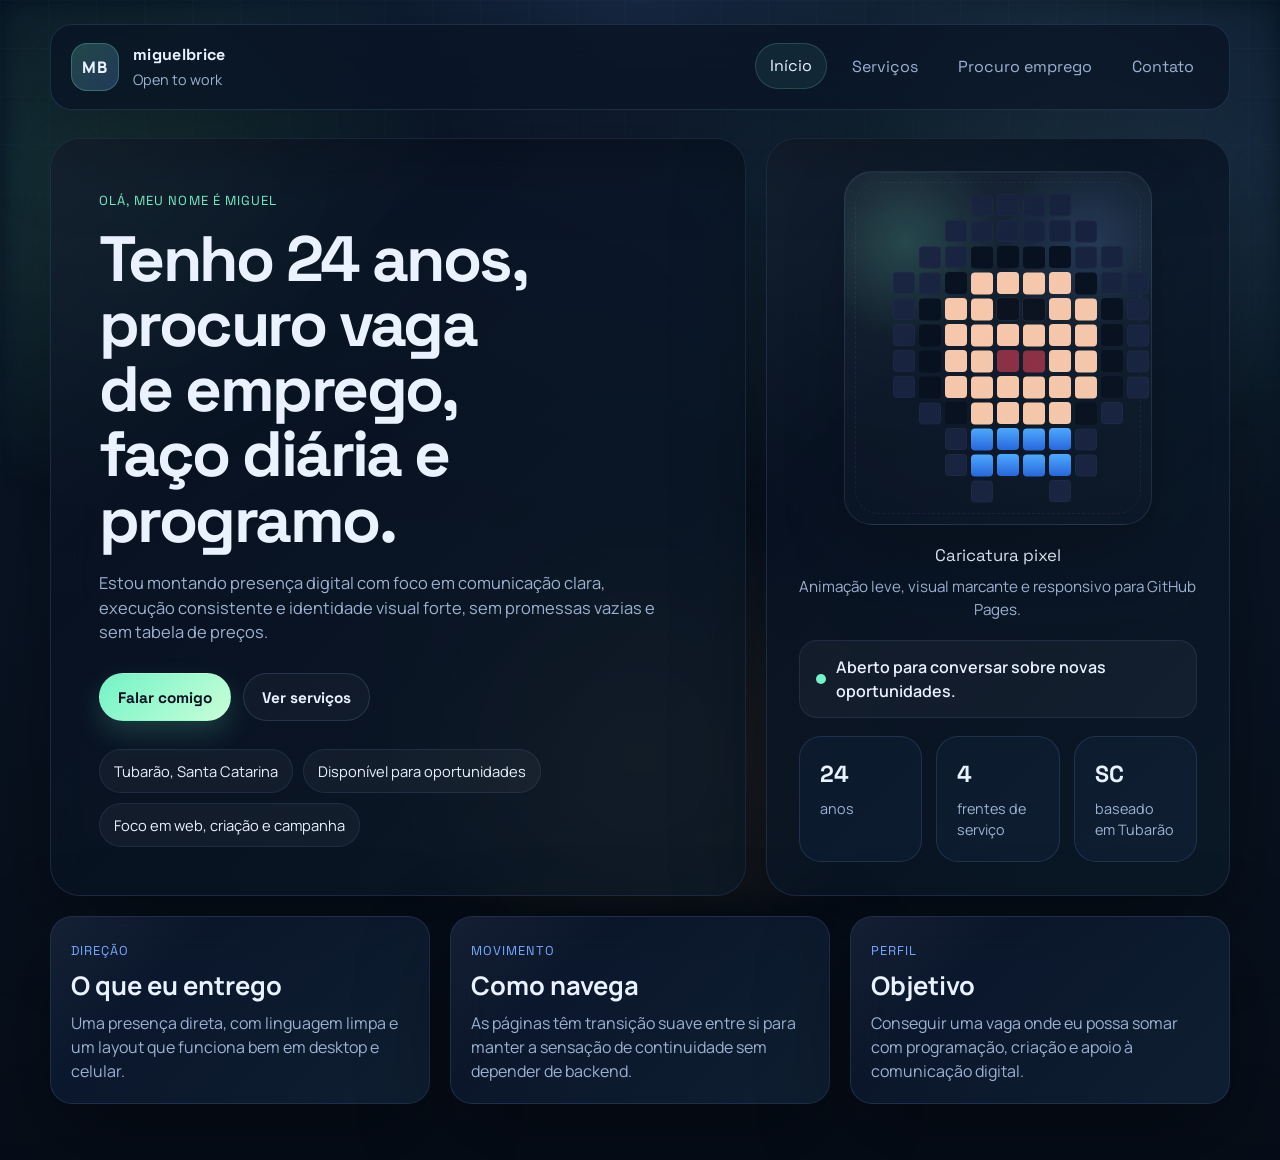
==== index.html @ 616e8245 "Create GitHub Pages landing" ====
<!DOCTYPE html>
<html lang="pt-BR">
<head>
    <meta charset="UTF-8">
    <meta name="viewport" content="width=device-width, initial-scale=1.0">
    <meta name="theme-color" content="#08101f">
    <meta name="description" content="miguelbrice, 24 anos, procurando vaga de emprego, com atuação em audiovisual, full stack, design gráfico e tráfego AD.">
    <title>miguelbrice | Início</title>
    <link rel="preconnect" href="https://fonts.googleapis.com">
    <link rel="preconnect" href="https://fonts.gstatic.com" crossorigin>
    <link href="https://fonts.googleapis.com/css2?family=Space+Grotesk:wght@400;500;700&family=Manrope:wght@400;500;700;800&display=swap" rel="stylesheet">
    <link rel="stylesheet" href="style.css">
    <link rel="stylesheet" href="style-1.css">
</head>
<body data-page="inicio" data-title="miguelbrice | Início">
    <div class="page-transition" aria-hidden="true"></div>
    <div class="scene scene--aurora" aria-hidden="true"></div>
    <div class="scene scene--grid" aria-hidden="true"></div>
    <div class="scene scene--noise" aria-hidden="true"></div>

    <main class="page-shell">
        <header class="site-header glass-panel">
            <a class="brand" href="index.html" data-nav-link>
                <span class="brand-mark">MB</span>
                <span class="brand-copy">
                    <strong>miguelbrice</strong>
                    <span>Open to work</span>
                </span>
            </a>

            <nav class="site-nav" aria-label="Navegação principal">
                <a href="index.html" data-nav-link>Início</a>
                <a href="eufacoorcamento.html" data-nav-link>Serviços</a>
                <a href="procuroemprego.html" data-nav-link>Procuro emprego</a>
                <a href="contato.html" data-nav-link>Contato</a>
            </nav>
        </header>

        <section class="hero-grid">
            <article class="hero-copy glass-panel">
                <span class="eyebrow">Olá, meu nome é Miguel</span>
                <h1>Tenho 24 anos, procuro vaga de emprego, faço diária e programo.</h1>
                <p class="hero-text">
                    Estou montando presença digital com foco em comunicação clara, execução consistente e identidade visual forte, sem promessas vazias e sem tabela de preços.
                </p>

                <div class="hero-actions">
                    <a class="button button--primary" href="contato.html" data-nav-link>Falar comigo</a>
                    <a class="button button--ghost" href="eufacoorcamento.html" data-nav-link>Ver serviços</a>
                </div>

                <ul class="meta-list" aria-label="Resumo rápido">
                    <li>Tubarão, Santa Catarina</li>
                    <li>Disponível para oportunidades</li>
                    <li>Foco em web, criação e campanha</li>
                </ul>
            </article>

            <aside class="hero-aside glass-panel">
                <div class="avatar-card">
                    <div class="pixel-avatar" data-pixel-avatar aria-hidden="true"></div>
                    <div>
                        <p class="avatar-label">Caricatura pixel</p>
                        <p class="avatar-note">Animação leve, visual marcante e responsivo para GitHub Pages.</p>
                    </div>
                </div>

                <div class="status-strip">
                    <span class="status-dot"></span>
                    Aberto para conversar sobre novas oportunidades.
                </div>

                <div class="stat-grid">
                    <article class="stat-card">
                        <strong>24</strong>
                        <span>anos</span>
                    </article>
                    <article class="stat-card">
                        <strong>4</strong>
                        <span>frentes de serviço</span>
                    </article>
                    <article class="stat-card">
                        <strong>SC</strong>
                        <span>baseado em Tubarão</span>
                    </article>
                </div>
            </aside>
        </section>

        <section class="info-grid">
            <article class="info-card glass-panel">
                <span class="card-kicker">Direção</span>
                <h2>O que eu entrego</h2>
                <p>Uma presença direta, com linguagem limpa e um layout que funciona bem em desktop e celular.</p>
            </article>

            <article class="info-card glass-panel">
                <span class="card-kicker">Movimento</span>
                <h2>Como navega</h2>
                <p>As páginas têm transição suave entre si para manter a sensação de continuidade sem depender de backend.</p>
            </article>

            <article class="info-card glass-panel">
                <span class="card-kicker">Perfil</span>
                <h2>Objetivo</h2>
                <p>Conseguir uma vaga onde eu possa somar com programação, criação e apoio à comunicação digital.</p>
            </article>
        </section>
    </main>

    <script src="router.js"></script>
    <script src="script.js"></script>
</body>
</html>
---- style.css ----
* {
    box-sizing: border-box;
}

html,
body {
    width: 100%;
    min-height: 100%;
    margin: 0;
}

:root {
    color-scheme: dark;
    --bg: #06111f;
    --bg-soft: #0a1830;
    --surface: rgba(9, 18, 34, 0.74);
    --surface-strong: rgba(13, 24, 46, 0.92);
    --stroke: rgba(154, 188, 255, 0.14);
    --stroke-strong: rgba(128, 199, 255, 0.25);
    --text: #eaf2ff;
    --muted: #9db1d1;
    --accent: #73f3c7;
    --accent-2: #71a7ff;
    --accent-3: #ffb86b;
    --danger: #ff6b8f;
    --shadow: 0 30px 90px rgba(0, 0, 0, 0.36);
    --radius-xl: 30px;
    --radius-lg: 22px;
    --radius-md: 16px;
    --ease: cubic-bezier(0.2, 0.8, 0.2, 1);
}

body {
    font-family: 'Manrope', sans-serif;
    background:
        radial-gradient(circle at top, rgba(113, 167, 255, 0.16), transparent 38%),
        radial-gradient(circle at 80% 20%, rgba(115, 243, 199, 0.12), transparent 28%),
        linear-gradient(180deg, #05101f 0%, #091423 50%, #060d18 100%);
    color: var(--text);
    overflow-x: hidden;
    position: relative;
    line-height: 1.5;
    text-rendering: optimizeLegibility;
    -webkit-font-smoothing: antialiased;
}

a {
    color: inherit;
    text-decoration: none;
}

button,
a {
    -webkit-tap-highlight-color: transparent;
}

::selection {
    background: rgba(115, 243, 199, 0.22);
    color: var(--text);
}

.page-transition {
    position: fixed;
    inset: 0;
    pointer-events: none;
    opacity: 0;
    background: linear-gradient(135deg, rgba(6, 17, 31, 0.96), rgba(11, 27, 51, 0.96));
    transform: scale(1.02);
    transition: opacity 240ms var(--ease), transform 240ms var(--ease);
    z-index: 9;
}

body.is-leaving .page-transition {
    opacity: 1;
    transform: scale(1);
}

.scene {
    position: fixed;
    inset: 0;
    pointer-events: none;
    z-index: -1;
}

.scene--aurora {
    background:
        radial-gradient(circle at 10% 20%, rgba(115, 243, 199, 0.18), transparent 24%),
        radial-gradient(circle at 90% 15%, rgba(113, 167, 255, 0.18), transparent 22%),
        radial-gradient(circle at 50% 85%, rgba(255, 184, 107, 0.12), transparent 28%);
    filter: blur(12px);
    animation: drift 18s ease-in-out infinite alternate;
}

.scene--grid {
    background-image:
        linear-gradient(rgba(154, 188, 255, 0.05) 1px, transparent 1px),
        linear-gradient(90deg, rgba(154, 188, 255, 0.05) 1px, transparent 1px);
    background-size: 48px 48px;
    mask-image: linear-gradient(180deg, rgba(0, 0, 0, 0.95), transparent 92%);
    opacity: 0.55;
}

.scene--noise {
    background-image: radial-gradient(rgba(255, 255, 255, 0.06) 1px, transparent 1px);
    background-size: 3px 3px;
    opacity: 0.09;
}

.page-shell {
    width: min(1180px, calc(100% - 32px));
    margin: 0 auto;
    padding: 24px 0 56px;
}

.glass-panel {
    background: var(--surface);
    border: 1px solid var(--stroke);
    box-shadow: var(--shadow);
    backdrop-filter: blur(20px);
}

.site-header {
    position: sticky;
    top: 16px;
    z-index: 5;
    display: flex;
    align-items: center;
    justify-content: space-between;
    gap: 18px;
    padding: 18px 20px;
    border-radius: 22px;
    margin-bottom: 28px;
}

.brand {
    display: inline-flex;
    align-items: center;
    gap: 14px;
}

.brand-mark {
    width: 48px;
    height: 48px;
    display: grid;
    place-items: center;
    border-radius: 16px;
    background: linear-gradient(135deg, rgba(115, 243, 199, 0.22), rgba(113, 167, 255, 0.24));
    border: 1px solid rgba(115, 243, 199, 0.26);
    color: var(--text);
    font-weight: 800;
    letter-spacing: 0.08em;
}

.brand-copy {
    display: flex;
    flex-direction: column;
    gap: 2px;
}

.brand-copy strong,
.site-nav a,
.eyebrow,
.card-kicker,
.avatar-label,
.button,
.stat-card strong,
.service-card h3,
.section-title {
    font-family: 'Space Grotesk', sans-serif;
}

.brand-copy strong {
    font-size: 1rem;
    letter-spacing: 0.02em;
}

.brand-copy span {
    font-size: 0.9rem;
    color: var(--muted);
}

.site-nav {
    display: flex;
    flex-wrap: wrap;
    gap: 10px;
    justify-content: flex-end;
}

.site-nav a {
    padding: 10px 14px;
    border-radius: 999px;
    color: var(--muted);
    border: 1px solid transparent;
    transition: transform 180ms var(--ease), border-color 180ms var(--ease), background 180ms var(--ease), color 180ms var(--ease);
}

.site-nav a:hover,
.site-nav a[aria-current='page'] {
    color: var(--text);
    background: rgba(115, 243, 199, 0.08);
    border-color: rgba(115, 243, 199, 0.18);
    transform: translateY(-1px);
}

.hero-grid,
.info-grid,
.split-grid {
    display: grid;
    gap: 20px;
}

.hero-grid {
    grid-template-columns: minmax(0, 1.35fr) minmax(320px, 0.9fr);
    align-items: stretch;
}

.hero-copy,
.hero-aside,
.info-card,
.service-card,
.contact-card,
.employment-card {
    border-radius: var(--radius-xl);
}

.hero-copy,
.hero-aside,
.info-card,
.service-card,
.contact-card,
.employment-card {
    position: relative;
    overflow: hidden;
}

.hero-copy {
    padding: clamp(28px, 4vw, 48px);
    min-height: 100%;
}

.hero-copy::after,
.hero-aside::after,
.info-card::after,
.service-card::after,
.contact-card::after,
.employment-card::after {
    content: '';
    position: absolute;
    inset: 0;
    background: linear-gradient(135deg, rgba(255, 255, 255, 0.04), transparent 30%, rgba(115, 243, 199, 0.03));
    pointer-events: none;
}

.eyebrow {
    display: inline-flex;
    align-items: center;
    width: fit-content;
    gap: 8px;
    margin-bottom: 16px;
    color: var(--accent);
    letter-spacing: 0.08em;
    text-transform: uppercase;
    font-size: 0.82rem;
}

.hero-copy h1,
.section-title,
.info-card h2,
.employment-card h2,
.contact-card h2,
.service-card h3 {
    margin: 0;
    line-height: 1.02;
}

.hero-copy h1 {
    font-family: 'Space Grotesk', sans-serif;
    font-size: clamp(2.45rem, 5vw, 5.1rem);
    max-width: 11ch;
    letter-spacing: -0.04em;
}

.hero-text,
.info-card p,
.service-card p,
.contact-card p,
.employment-card p,
.avatar-note {
    color: var(--muted);
}

.hero-text {
    max-width: 58ch;
    margin: 18px 0 0;
    font-size: 1.03rem;
}

.hero-actions {
    display: flex;
    flex-wrap: wrap;
    gap: 12px;
    margin-top: 28px;
}

.button {
    display: inline-flex;
    align-items: center;
    justify-content: center;
    min-height: 48px;
    padding: 0 18px;
    border-radius: 999px;
    border: 1px solid transparent;
    font-size: 0.96rem;
    font-weight: 700;
    transition: transform 180ms var(--ease), border-color 180ms var(--ease), background 180ms var(--ease), color 180ms var(--ease);
}

.button:hover {
    transform: translateY(-2px);
}

.button--primary {
    color: #06111f;
    background: linear-gradient(135deg, var(--accent), #c9ffd7);
    box-shadow: 0 12px 28px rgba(115, 243, 199, 0.18);
}

.button--ghost {
    color: var(--text);
    background: rgba(255, 255, 255, 0.03);
    border-color: rgba(154, 188, 255, 0.16);
}

.meta-list {
    display: flex;
    flex-wrap: wrap;
    gap: 10px;
    list-style: none;
    padding: 0;
    margin: 28px 0 0;
}

.meta-list li,
.chip,
.status-strip {
    background: rgba(255, 255, 255, 0.04);
    border: 1px solid rgba(154, 188, 255, 0.1);
}

.meta-list li,
.chip {
    padding: 10px 14px;
    border-radius: 999px;
    color: var(--text);
    font-size: 0.92rem;
}

.hero-aside {
    display: grid;
    gap: 18px;
    align-content: start;
    padding: clamp(22px, 3vw, 32px);
}

.avatar-card {
    display: grid;
    gap: 18px;
    justify-items: center;
    text-align: center;
}

.avatar-label {
    margin: 0;
    font-size: 1.05rem;
}

.avatar-note {
    margin: 8px 0 0;
    font-size: 0.95rem;
}

.status-strip {
    display: flex;
    align-items: center;
    gap: 10px;
    border-radius: 18px;
    padding: 14px 16px;
    font-weight: 600;
    color: var(--text);
}

.status-dot {
    width: 10px;
    height: 10px;
    flex: 0 0 auto;
    border-radius: 50%;
    background: var(--accent);
    box-shadow: 0 0 0 0 rgba(115, 243, 199, 0.38);
    animation: pulse 2.2s var(--ease) infinite;
}

.stat-grid,
.feature-grid,
.service-grid,
.contact-grid {
    display: grid;
    gap: 14px;
}

.stat-grid {
    grid-template-columns: repeat(3, minmax(0, 1fr));
}

.stat-card,
.info-card,
.service-card,
.contact-card,
.employment-card {
    padding: 20px;
    background: var(--surface-strong);
    border: 1px solid var(--stroke);
    border-radius: var(--radius-lg);
}

.stat-card {
    display: grid;
    gap: 6px;
    align-content: start;
}

.stat-card strong {
    font-size: 1.45rem;
    color: var(--text);
}

.stat-card span {
    color: var(--muted);
    font-size: 0.9rem;
}

.info-grid {
    grid-template-columns: repeat(3, minmax(0, 1fr));
    margin-top: 20px;
}

.info-card h2,
.employment-card h2,
.contact-card h2 {
    font-size: clamp(1.35rem, 2vw, 1.85rem);
}

.card-kicker {
    display: inline-flex;
    margin-bottom: 12px;
    color: var(--accent-2);
    text-transform: uppercase;
    letter-spacing: 0.08em;
    font-size: 0.8rem;
}

.info-card p,
.service-card p,
.contact-card p,
.employment-card p {
    margin: 12px 0 0;
}

.section-heading {
    display: flex;
    flex-direction: column;
    gap: 10px;
    margin-bottom: 18px;
}

.section-heading p {
    margin: 0;
    color: var(--muted);
    max-width: 70ch;
}

.section-title {
    font-size: clamp(2rem, 3vw, 3.2rem);
    letter-spacing: -0.04em;
}

.chip-row {
    display: flex;
    flex-wrap: wrap;
    gap: 10px;
}

.service-grid {
    grid-template-columns: repeat(2, minmax(0, 1fr));
}

.service-card,
.employment-card,
.contact-card {
    display: grid;
    gap: 14px;
}

.service-card h3 {
    font-size: 1.3rem;
}

.service-card p,
.employment-card p,
.contact-card p {
    font-size: 0.98rem;
}

.service-card .service-index,
.contact-card .contact-label {
    color: var(--accent);
    letter-spacing: 0.1em;
    text-transform: uppercase;
    font-size: 0.78rem;
}

.contact-grid {
    grid-template-columns: minmax(0, 1.1fr) minmax(0, 0.9fr);
}

.contact-list {
    display: grid;
    gap: 10px;
    list-style: none;
    padding: 0;
    margin: 0;
}

.contact-list li {
    display: flex;
    align-items: center;
    justify-content: space-between;
    gap: 12px;
    padding: 14px 16px;
    border-radius: 16px;
    background: rgba(255, 255, 255, 0.035);
    border: 1px solid rgba(154, 188, 255, 0.1);
}

.contact-list a,
.contact-list button {
    color: var(--text);
    font-weight: 700;
}

.contact-list span {
    color: var(--muted);
}

.copy-button {
    display: inline-flex;
    align-items: center;
    justify-content: center;
    gap: 8px;
    width: fit-content;
    padding: 12px 16px;
    border-radius: 999px;
    border: 1px solid rgba(115, 243, 199, 0.25);
    background: rgba(115, 243, 199, 0.1);
    color: var(--text);
    font-weight: 700;
    cursor: pointer;
}

.copy-button:hover {
    background: rgba(115, 243, 199, 0.14);
}

body.is-entered .glass-panel,
body.is-entered .hero-copy,
body.is-entered .hero-aside,
body.is-entered .info-card,
body.is-entered .service-card,
body.is-entered .contact-card,
body.is-entered .employment-card {
    animation: rise 700ms var(--ease) both;
}

@keyframes rise {
    from {
        opacity: 0;
        transform: translateY(14px);
    }
    to {
        opacity: 1;
        transform: translateY(0);
    }
}

@keyframes pulse {
    0%,
    100% {
        transform: scale(1);
        box-shadow: 0 0 0 0 rgba(115, 243, 199, 0.38);
    }
    50% {
        transform: scale(1.08);
        box-shadow: 0 0 0 8px rgba(115, 243, 199, 0);
    }
}

@keyframes drift {
    from {
        transform: translate3d(-1.5%, -0.8%, 0) scale(1.02);
    }
    to {
        transform: translate3d(1.5%, 1%, 0) scale(1.05);
    }
}

.toast {
    position: fixed;
    right: 18px;
    bottom: 18px;
    z-index: 20;
    max-width: min(320px, calc(100vw - 36px));
    padding: 14px 16px;
    border-radius: 16px;
    background: rgba(10, 19, 35, 0.95);
    border: 1px solid rgba(154, 188, 255, 0.16);
    color: var(--text);
    box-shadow: var(--shadow);
    opacity: 0;
    transform: translateY(14px);
    transition: opacity 180ms var(--ease), transform 180ms var(--ease);
}

.toast--visible {
    opacity: 1;
    transform: translateY(0);
}

.toast--error {
    border-color: rgba(255, 107, 143, 0.32);
}

@media (max-width: 980px) {
    .hero-grid,
    .contact-grid,
    .info-grid,
    .service-grid {
        grid-template-columns: 1fr;
    }

    .site-header {
        align-items: flex-start;
        flex-direction: column;
    }

    .site-nav {
        justify-content: flex-start;
    }
}

@media (max-width: 720px) {
    .page-shell {
        width: min(100% - 20px, 1180px);
        padding-top: 10px;
    }

    .site-header,
    .hero-copy,
    .hero-aside,
    .info-card,
    .service-card,
    .contact-card,
    .employment-card {
        border-radius: 20px;
    }

    .site-header {
        position: relative;
        top: 0;
    }

    .hero-copy h1 {
        max-width: 13ch;
    }

    .stat-grid {
        grid-template-columns: 1fr;
    }

    .contact-list li {
        flex-direction: column;
        align-items: flex-start;
    }
}
---- style-1.css ----
.hero-aside,
.service-card,
.employment-card,
.contact-card {
    transform-origin: center;
    transition: transform 220ms cubic-bezier(0.2, 0.8, 0.2, 1), border-color 220ms cubic-bezier(0.2, 0.8, 0.2, 1), background 220ms cubic-bezier(0.2, 0.8, 0.2, 1);
}

.hero-aside:hover,
.service-card:hover,
.employment-card:hover,
.contact-card:hover {
    transform: translateY(-4px);
    border-color: rgba(115, 243, 199, 0.24);
    background: rgba(12, 22, 41, 0.94);
}

.pixel-avatar {
    --pixel-size: clamp(16px, 1.9vw, 22px);
    display: grid;
    gap: 4px;
    width: calc((var(--pixel-size) * 12) + 44px);
    padding: 22px;
    border-radius: 28px;
    background:
        radial-gradient(circle at 20% 20%, rgba(115, 243, 199, 0.18), transparent 26%),
        radial-gradient(circle at 80% 20%, rgba(113, 167, 255, 0.18), transparent 24%),
        linear-gradient(180deg, rgba(255, 255, 255, 0.04), rgba(255, 255, 255, 0.01));
    border: 1px solid rgba(154, 188, 255, 0.12);
    box-shadow: inset 0 1px 0 rgba(255, 255, 255, 0.03), 0 22px 60px rgba(0, 0, 0, 0.22);
    animation: bob 4.2s ease-in-out infinite;
    position: relative;
}

.pixel-avatar::before {
    content: '';
    position: absolute;
    inset: 10px;
    border-radius: 24px;
    border: 1px dashed rgba(154, 188, 255, 0.12);
    opacity: 0.6;
}

.pixel-avatar[data-blink='true'] .pixel-cell--blink {
    filter: brightness(0.65) saturate(0.85);
    transform: translateY(1px);
}

.pixel-cell {
    width: var(--pixel-size);
    height: var(--pixel-size);
    border-radius: 4px;
    transition: transform 140ms ease, filter 140ms ease, opacity 140ms ease;
}

.pixel-cell:nth-child(odd) {
    transform: translateY(0.5px);
}

.tone-empty {
    background: transparent;
}

.tone-hair {
    background: #18233f;
    box-shadow: inset 0 0 0 1px rgba(255, 255, 255, 0.02);
}

.tone-outline {
    background: #08111f;
}

.tone-skin {
    background: #f6c7aa;
}

.tone-shirt {
    background: linear-gradient(180deg, #4da9ff, #2666da);
}

.tone-eye {
    background: #0b1220;
    box-shadow: 0 0 0 1px rgba(255, 255, 255, 0.05);
}

.tone-mouth {
    background: #8c3045;
}

.hero-grid .hero-aside {
    align-self: stretch;
}

.service-card:nth-child(1) { --accent-shade: rgba(115, 243, 199, 0.12); }
.service-card:nth-child(2) { --accent-shade: rgba(113, 167, 255, 0.12); }
.service-card:nth-child(3) { --accent-shade: rgba(255, 184, 107, 0.12); }
.service-card:nth-child(4) { --accent-shade: rgba(255, 107, 143, 0.12); }

.service-card {
    background:
        radial-gradient(circle at top right, var(--accent-shade), transparent 34%),
        rgba(13, 24, 46, 0.9);
}

.employment-card {
    background:
        linear-gradient(135deg, rgba(115, 243, 199, 0.08), transparent 35%),
        rgba(13, 24, 46, 0.9);
}

.contact-card--highlight {
    background:
        linear-gradient(135deg, rgba(113, 167, 255, 0.12), transparent 32%),
        rgba(13, 24, 46, 0.9);
}

.service-card ul,
.employment-card ul {
    margin: 0;
    padding-left: 18px;
    color: var(--muted);
}

.service-card li,
.employment-card li {
    margin-top: 8px;
}

.fine-print {
    margin-top: 6px;
    color: rgba(157, 177, 209, 0.78);
    font-size: 0.88rem;
}

.contact-pills {
    display: flex;
    flex-wrap: wrap;
    gap: 10px;
}

.contact-pill {
    display: inline-flex;
    align-items: center;
    gap: 8px;
    padding: 10px 14px;
    border-radius: 999px;
    background: rgba(255, 255, 255, 0.04);
    border: 1px solid rgba(154, 188, 255, 0.1);
    color: var(--text);
    font-weight: 600;
}

@keyframes bob {
    0%,
    100% { transform: translateY(0); }
    50% { transform: translateY(-8px); }
}

@media (max-width: 720px) {
    .pixel-avatar {
        width: 100%;
        justify-self: center;
    }
}
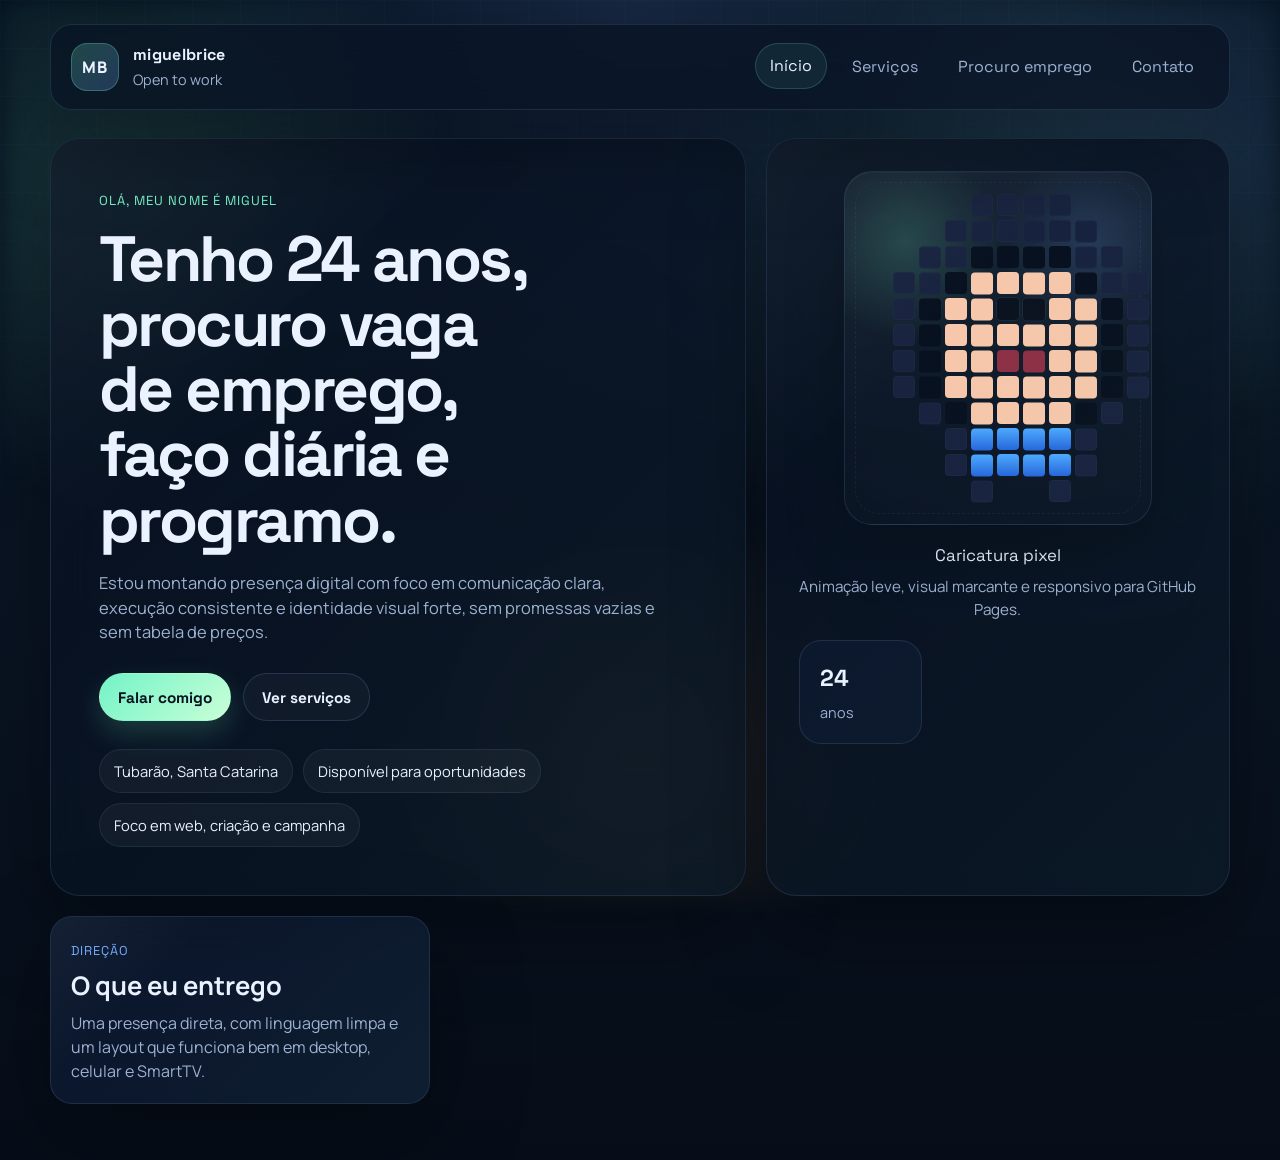
==== commit 5e60034d: "Update index.html by removing sections and updating text Removed status strip and several info cards" ====
--- a/index.html
+++ b/index.html
@@ -65,23 +65,10 @@
                     </div>
                 </div>
 
-                <div class="status-strip">
-                    <span class="status-dot"></span>
-                    Aberto para conversar sobre novas oportunidades.
-                </div>
-
                 <div class="stat-grid">
                     <article class="stat-card">
                         <strong>24</strong>
                         <span>anos</span>
-                    </article>
-                    <article class="stat-card">
-                        <strong>4</strong>
-                        <span>frentes de serviço</span>
-                    </article>
-                    <article class="stat-card">
-                        <strong>SC</strong>
-                        <span>baseado em Tubarão</span>
                     </article>
                 </div>
             </aside>
@@ -91,20 +78,9 @@
             <article class="info-card glass-panel">
                 <span class="card-kicker">Direção</span>
                 <h2>O que eu entrego</h2>
-                <p>Uma presença direta, com linguagem limpa e um layout que funciona bem em desktop e celular.</p>
+                <p>Uma presença direta, com linguagem limpa e um layout que funciona bem em desktop, celular e SmartTV.</p>
             </article>
 
-            <article class="info-card glass-panel">
-                <span class="card-kicker">Movimento</span>
-                <h2>Como navega</h2>
-                <p>As páginas têm transição suave entre si para manter a sensação de continuidade sem depender de backend.</p>
-            </article>
-
-            <article class="info-card glass-panel">
-                <span class="card-kicker">Perfil</span>
-                <h2>Objetivo</h2>
-                <p>Conseguir uma vaga onde eu possa somar com programação, criação e apoio à comunicação digital.</p>
-            </article>
         </section>
     </main>
 
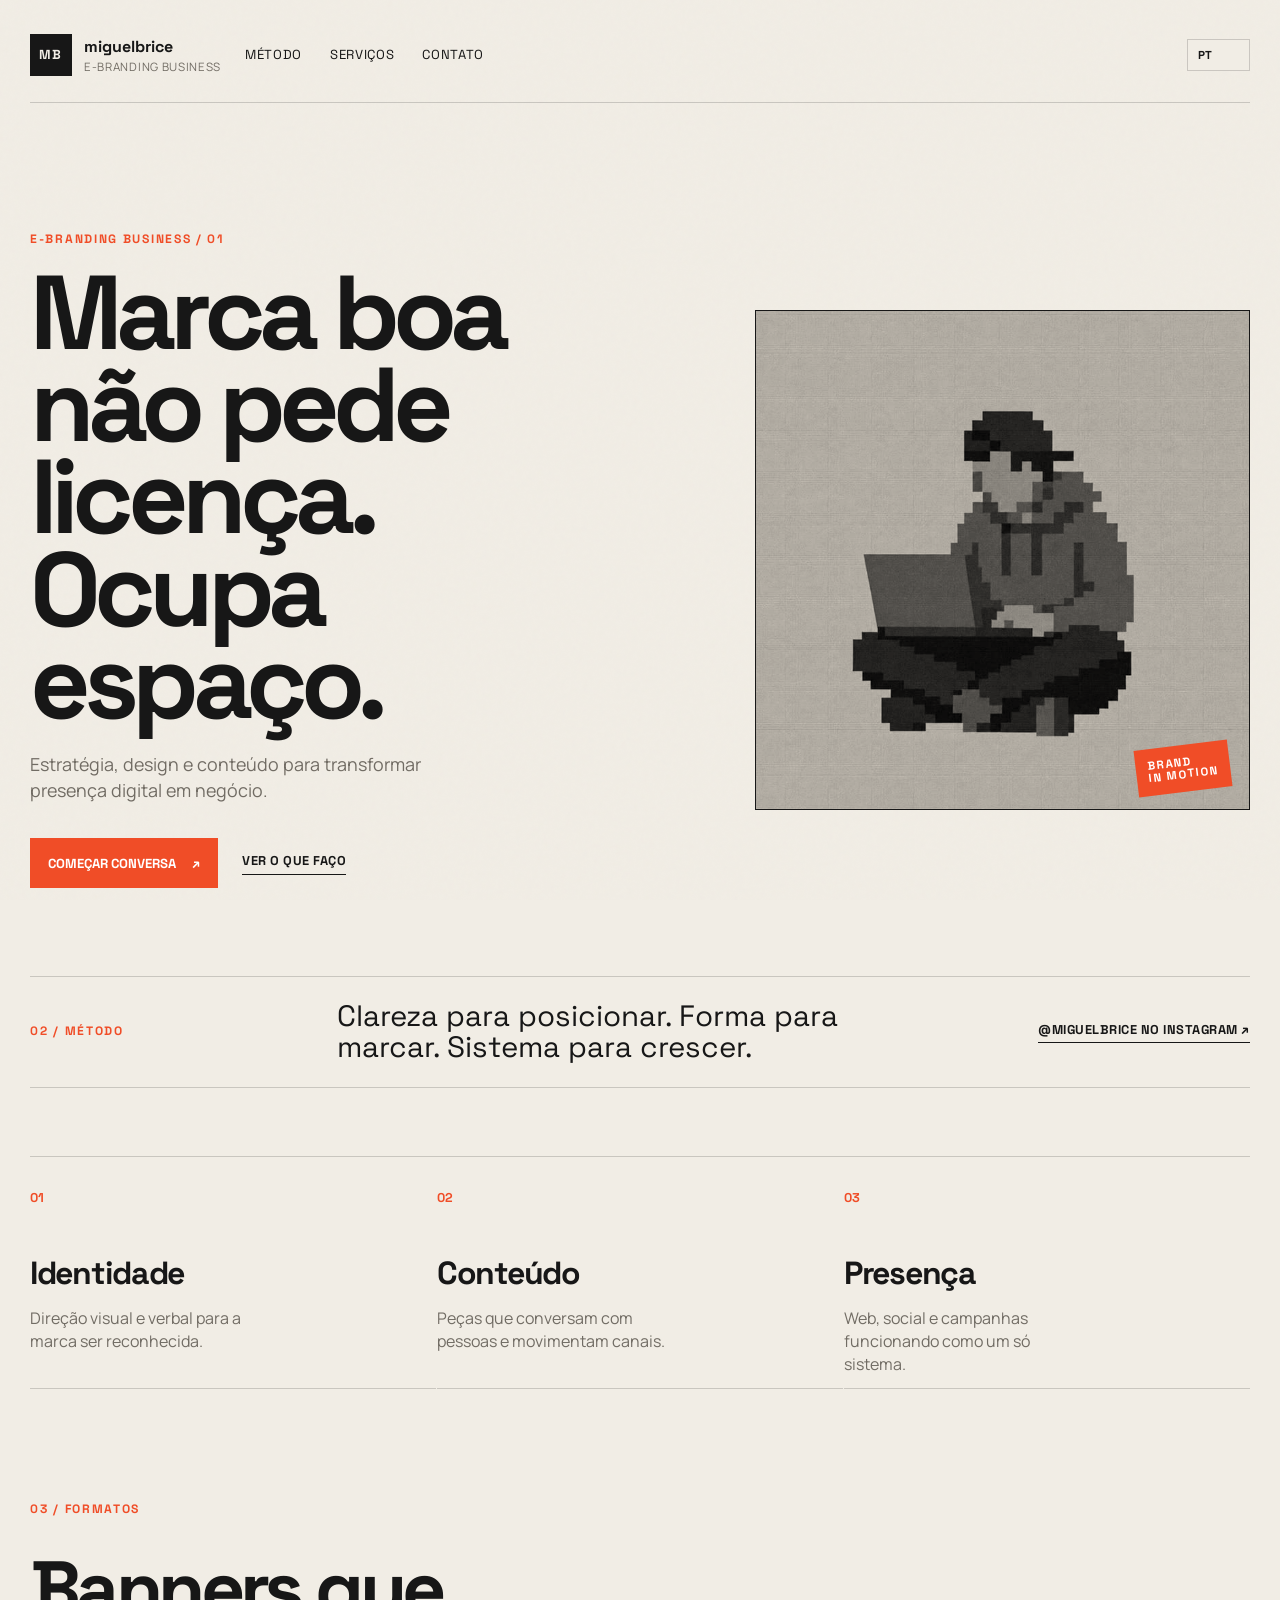
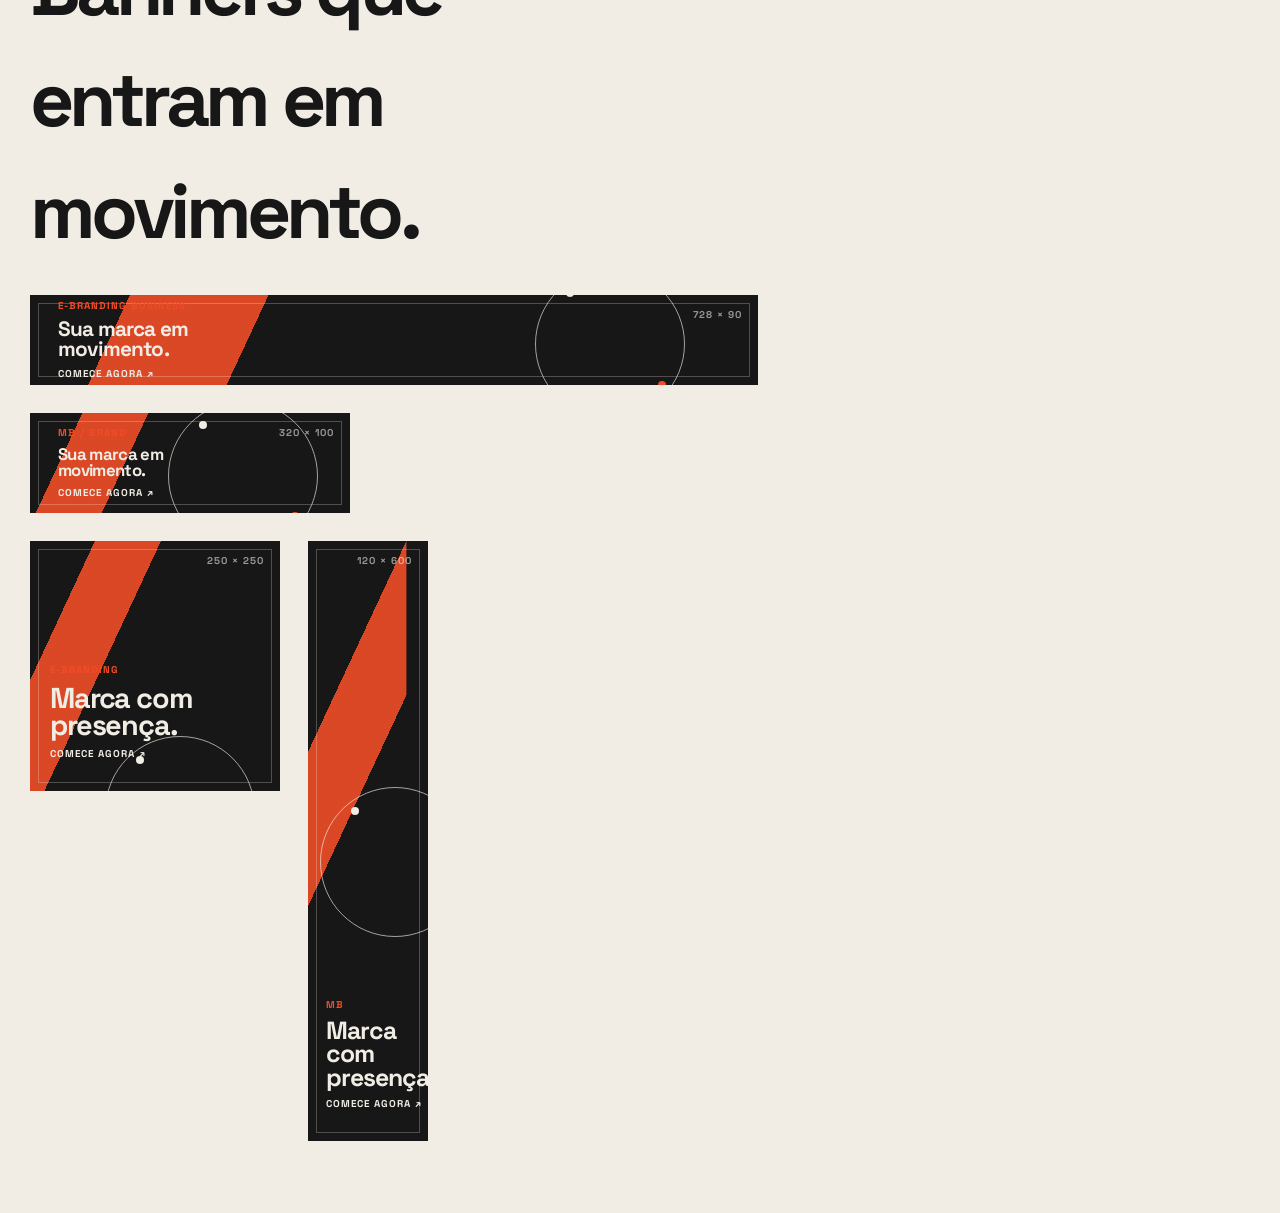
==== commit f2a723a3: "other perspective" ====
--- a/index.html
+++ b/index.html
@@ -3,84 +3,122 @@
 <head>
     <meta charset="UTF-8">
     <meta name="viewport" content="width=device-width, initial-scale=1.0">
-    <meta name="theme-color" content="#08101f">
-    <meta name="description" content="miguelbrice, 24 anos, procurando vaga de emprego, com atuação em audiovisual, full stack, design gráfico e tráfego AD.">
-    <title>miguelbrice | Início</title>
+    <meta name="theme-color" content="#f1ede5">
+    <meta name="description" content="E-Branding Business por miguelbrice: identidade, conteúdo e presença digital.">
+    <title>E-Branding Business | miguelbrice</title>
     <link rel="preconnect" href="https://fonts.googleapis.com">
     <link rel="preconnect" href="https://fonts.gstatic.com" crossorigin>
     <link href="https://fonts.googleapis.com/css2?family=Space+Grotesk:wght@400;500;700&family=Manrope:wght@400;500;700;800&display=swap" rel="stylesheet">
     <link rel="stylesheet" href="style.css">
     <link rel="stylesheet" href="style-1.css">
 </head>
-<body data-page="inicio" data-title="miguelbrice | Início">
+<body data-page="inicio" data-title="E-Branding Business | miguelbrice">
     <div class="page-transition" aria-hidden="true"></div>
-    <div class="scene scene--aurora" aria-hidden="true"></div>
-    <div class="scene scene--grid" aria-hidden="true"></div>
     <div class="scene scene--noise" aria-hidden="true"></div>
 
     <main class="page-shell">
-        <header class="site-header glass-panel">
+        <header class="site-header">
             <a class="brand" href="index.html" data-nav-link>
                 <span class="brand-mark">MB</span>
                 <span class="brand-copy">
                     <strong>miguelbrice</strong>
-                    <span>Open to work</span>
+                    <span>E-Branding Business</span>
                 </span>
             </a>
 
             <nav class="site-nav" aria-label="Navegação principal">
-                <a href="index.html" data-nav-link>Início</a>
+                <a href="#metodo">Método</a>
                 <a href="eufacoorcamento.html" data-nav-link>Serviços</a>
-                <a href="procuroemprego.html" data-nav-link>Procuro emprego</a>
                 <a href="contato.html" data-nav-link>Contato</a>
             </nav>
+
+            <label class="language-picker">
+                <span class="sr-only">Idioma</span>
+                <select data-language aria-label="Selecionar idioma">
+                    <option value="pt">PT</option>
+                    <option value="en">EN</option>
+                    <option value="es">ES</option>
+                    <option value="zh">中文</option>
+                    <option value="ru">RU</option>
+                    <option value="de">DE</option>
+                    <option value="fr">FR</option>
+                    <option value="it">IT</option>
+                    <option value="ar">عربي</option>
+                </select>
+            </label>
         </header>
 
-        <section class="hero-grid">
-            <article class="hero-copy glass-panel">
-                <span class="eyebrow">Olá, meu nome é Miguel</span>
-                <h1>Tenho 24 anos, procuro vaga de emprego, faço diária e programo.</h1>
-                <p class="hero-text">
-                    Estou montando presença digital com foco em comunicação clara, execução consistente e identidade visual forte, sem promessas vazias e sem tabela de preços.
-                </p>
+        <section class="hero-grid hero-grid--landing">
+            <article class="hero-copy">
+                <span class="eyebrow" data-i18n="eyebrow">E-Branding Business / 01</span>
+                <h1 data-i18n="heroTitle">Marca boa não pede licença. Ocupa espaço.</h1>
+                <p class="hero-text" data-i18n="heroText">Estratégia, design e conteúdo para transformar presença digital em negócio.</p>
 
                 <div class="hero-actions">
-                    <a class="button button--primary" href="contato.html" data-nav-link>Falar comigo</a>
-                    <a class="button button--ghost" href="eufacoorcamento.html" data-nav-link>Ver serviços</a>
+                    <a class="button button--primary" href="contato.html" data-nav-link><span data-i18n="start">Começar conversa</span> <span aria-hidden="true">↗</span></a>
+                    <a class="text-link" href="eufacoorcamento.html" data-nav-link data-i18n="servicesLink">Ver o que faço</a>
                 </div>
-
-                <ul class="meta-list" aria-label="Resumo rápido">
-                    <li>Tubarão, Santa Catarina</li>
-                    <li>Disponível para oportunidades</li>
-                    <li>Foco em web, criação e campanha</li>
-                </ul>
             </article>
 
-            <aside class="hero-aside glass-panel">
-                <div class="avatar-card">
-                    <div class="pixel-avatar" data-pixel-avatar aria-hidden="true"></div>
-                    <div>
-                        <p class="avatar-label">Caricatura pixel</p>
-                        <p class="avatar-note">Animação leve, visual marcante e responsivo para GitHub Pages.</p>
-                    </div>
-                </div>
-
-                <div class="stat-grid">
-                    <article class="stat-card">
-                        <strong>24</strong>
-                        <span>anos</span>
-                    </article>
-                </div>
+            <aside class="hero-visual" aria-label="Miguel trabalhando com um notebook">
+                <img src="Cross-legged with laptop.jpeg" alt="Ilustração pixel art de uma pessoa trabalhando com notebook">
+                <span class="visual-stamp">BRAND<br>IN MOTION</span>
             </aside>
         </section>
 
+        <section class="intro-strip" id="metodo">
+            <span class="section-number" data-i18n="methodLabel">02 / método</span>
+            <p data-i18n="methodText">Clareza para posicionar. Forma para marcar. Sistema para crescer.</p>
+            <a class="text-link" href="https://www.instagram.com/miguelbrice/" target="_blank" rel="noreferrer">@miguelbrice no Instagram ↗</a>
+        </section>
+
         <section class="info-grid">
-            <article class="info-card glass-panel">
-                <span class="card-kicker">Direção</span>
-                <h2>O que eu entrego</h2>
-                <p>Uma presença direta, com linguagem limpa e um layout que funciona bem em desktop, celular e SmartTV.</p>
+            <article class="info-card">
+                <span class="card-kicker">01</span>
+                <h2 data-i18n="identityTitle">Identidade</h2>
+                <p data-i18n="identityText">Direção visual e verbal para a marca ser reconhecida.</p>
             </article>
+            <article class="info-card">
+                <span class="card-kicker">02</span>
+                <h2 data-i18n="contentTitle">Conteúdo</h2>
+                <p data-i18n="contentText">Peças que conversam com pessoas e movimentam canais.</p>
+            </article>
+            <article class="info-card">
+                <span class="card-kicker">03</span>
+                <h2 data-i18n="presenceTitle">Presença</h2>
+                <p data-i18n="presenceText">Web, social e campanhas funcionando como um só sistema.</p>
+            </article>
+        </section>
 
+        <section class="banner-section" id="banners">
+            <div class="section-heading section-heading--compact">
+                <span class="section-number" data-i18n="bannerLabel">03 / formatos</span>
+                <h2 class="section-title" data-i18n="bannerTitle">Banners que entram em movimento.</h2>
+            </div>
+            <div class="banner-board">
+                <a class="ad-banner ad-banner--leaderboard" href="contato.html" data-nav-link aria-label="Banner 728 por 90">
+                    <span class="ad-orbit" aria-hidden="true"></span>
+                    <span class="ad-copy"><small>E-BRANDING BUSINESS</small><strong data-i18n="adHeadline">Sua marca em movimento.</strong><em data-i18n="adCta">Comece agora ↗</em></span>
+                    <span class="ad-size">728 × 90</span>
+                </a>
+                <a class="ad-banner ad-banner--mobile" href="contato.html" data-nav-link aria-label="Banner 320 por 100">
+                    <span class="ad-orbit" aria-hidden="true"></span>
+                    <span class="ad-copy"><small>MB / BRAND</small><strong data-i18n="adHeadline">Sua marca em movimento.</strong><em data-i18n="adCta">Comece agora ↗</em></span>
+                    <span class="ad-size">320 × 100</span>
+                </a>
+                <div class="banner-pair">
+                    <a class="ad-banner ad-banner--square" href="contato.html" data-nav-link aria-label="Banner 250 por 250">
+                        <span class="ad-orbit" aria-hidden="true"></span>
+                        <span class="ad-copy"><small>E-BRANDING</small><strong data-i18n="adShort">Marca com presença.</strong><em data-i18n="adCta">Comece agora ↗</em></span>
+                        <span class="ad-size">250 × 250</span>
+                    </a>
+                    <a class="ad-banner ad-banner--skyscraper" href="contato.html" data-nav-link aria-label="Banner 120 por 600">
+                        <span class="ad-orbit" aria-hidden="true"></span>
+                        <span class="ad-copy"><small>MB</small><strong data-i18n="adShort">Marca com presença.</strong><em data-i18n="adCta">Comece agora ↗</em></span>
+                        <span class="ad-size">120 × 600</span>
+                    </a>
+                </div>
+            </div>
         </section>
     </main>
 
--- a/style.css
+++ b/style.css
@@ -1,692 +1,108 @@
-* {
-    box-sizing: border-box;
+* { box-sizing: border-box; }
+
+:root {
+    color-scheme: light;
+    --ink: #171717;
+    --paper: #f1ede5;
+    --paper-deep: #e2dbcf;
+    --orange: #f04d27;
+    --blue: #4056c8;
+    --muted: #716c64;
+    --line: rgba(23, 23, 23, 0.18);
+    --ease: cubic-bezier(.2, .8, .2, 1);
 }
 
-html,
-body {
-    width: 100%;
-    min-height: 100%;
-    margin: 0;
-}
-
-:root {
-    color-scheme: dark;
-    --bg: #06111f;
-    --bg-soft: #0a1830;
-    --surface: rgba(9, 18, 34, 0.74);
-    --surface-strong: rgba(13, 24, 46, 0.92);
-    --stroke: rgba(154, 188, 255, 0.14);
-    --stroke-strong: rgba(128, 199, 255, 0.25);
-    --text: #eaf2ff;
-    --muted: #9db1d1;
-    --accent: #73f3c7;
-    --accent-2: #71a7ff;
-    --accent-3: #ffb86b;
-    --danger: #ff6b8f;
-    --shadow: 0 30px 90px rgba(0, 0, 0, 0.36);
-    --radius-xl: 30px;
-    --radius-lg: 22px;
-    --radius-md: 16px;
-    --ease: cubic-bezier(0.2, 0.8, 0.2, 1);
-}
-
-body {
-    font-family: 'Manrope', sans-serif;
-    background:
-        radial-gradient(circle at top, rgba(113, 167, 255, 0.16), transparent 38%),
-        radial-gradient(circle at 80% 20%, rgba(115, 243, 199, 0.12), transparent 28%),
-        linear-gradient(180deg, #05101f 0%, #091423 50%, #060d18 100%);
-    color: var(--text);
-    overflow-x: hidden;
-    position: relative;
-    line-height: 1.5;
-    text-rendering: optimizeLegibility;
-    -webkit-font-smoothing: antialiased;
-}
-
-a {
-    color: inherit;
-    text-decoration: none;
-}
-
-button,
-a {
-    -webkit-tap-highlight-color: transparent;
-}
-
-::selection {
-    background: rgba(115, 243, 199, 0.22);
-    color: var(--text);
-}
-
-.page-transition {
-    position: fixed;
-    inset: 0;
-    pointer-events: none;
-    opacity: 0;
-    background: linear-gradient(135deg, rgba(6, 17, 31, 0.96), rgba(11, 27, 51, 0.96));
-    transform: scale(1.02);
-    transition: opacity 240ms var(--ease), transform 240ms var(--ease);
-    z-index: 9;
-}
-
-body.is-leaving .page-transition {
-    opacity: 1;
-    transform: scale(1);
-}
-
-.scene {
-    position: fixed;
-    inset: 0;
-    pointer-events: none;
-    z-index: -1;
-}
-
-.scene--aurora {
-    background:
-        radial-gradient(circle at 10% 20%, rgba(115, 243, 199, 0.18), transparent 24%),
-        radial-gradient(circle at 90% 15%, rgba(113, 167, 255, 0.18), transparent 22%),
-        radial-gradient(circle at 50% 85%, rgba(255, 184, 107, 0.12), transparent 28%);
-    filter: blur(12px);
-    animation: drift 18s ease-in-out infinite alternate;
-}
-
-.scene--grid {
-    background-image:
-        linear-gradient(rgba(154, 188, 255, 0.05) 1px, transparent 1px),
-        linear-gradient(90deg, rgba(154, 188, 255, 0.05) 1px, transparent 1px);
-    background-size: 48px 48px;
-    mask-image: linear-gradient(180deg, rgba(0, 0, 0, 0.95), transparent 92%);
-    opacity: 0.55;
-}
-
-.scene--noise {
-    background-image: radial-gradient(rgba(255, 255, 255, 0.06) 1px, transparent 1px);
-    background-size: 3px 3px;
-    opacity: 0.09;
-}
-
-.page-shell {
-    width: min(1180px, calc(100% - 32px));
-    margin: 0 auto;
-    padding: 24px 0 56px;
-}
-
-.glass-panel {
-    background: var(--surface);
-    border: 1px solid var(--stroke);
-    box-shadow: var(--shadow);
-    backdrop-filter: blur(20px);
-}
-
-.site-header {
-    position: sticky;
-    top: 16px;
-    z-index: 5;
-    display: flex;
-    align-items: center;
-    justify-content: space-between;
-    gap: 18px;
-    padding: 18px 20px;
-    border-radius: 22px;
-    margin-bottom: 28px;
-}
-
-.brand {
-    display: inline-flex;
-    align-items: center;
-    gap: 14px;
-}
-
-.brand-mark {
-    width: 48px;
-    height: 48px;
-    display: grid;
-    place-items: center;
-    border-radius: 16px;
-    background: linear-gradient(135deg, rgba(115, 243, 199, 0.22), rgba(113, 167, 255, 0.24));
-    border: 1px solid rgba(115, 243, 199, 0.26);
-    color: var(--text);
-    font-weight: 800;
-    letter-spacing: 0.08em;
-}
-
-.brand-copy {
-    display: flex;
-    flex-direction: column;
-    gap: 2px;
-}
-
-.brand-copy strong,
-.site-nav a,
-.eyebrow,
-.card-kicker,
-.avatar-label,
-.button,
-.stat-card strong,
-.service-card h3,
-.section-title {
-    font-family: 'Space Grotesk', sans-serif;
-}
-
-.brand-copy strong {
-    font-size: 1rem;
-    letter-spacing: 0.02em;
-}
-
-.brand-copy span {
-    font-size: 0.9rem;
-    color: var(--muted);
-}
-
-.site-nav {
-    display: flex;
-    flex-wrap: wrap;
-    gap: 10px;
-    justify-content: flex-end;
-}
-
-.site-nav a {
-    padding: 10px 14px;
-    border-radius: 999px;
-    color: var(--muted);
-    border: 1px solid transparent;
-    transition: transform 180ms var(--ease), border-color 180ms var(--ease), background 180ms var(--ease), color 180ms var(--ease);
-}
-
-.site-nav a:hover,
-.site-nav a[aria-current='page'] {
-    color: var(--text);
-    background: rgba(115, 243, 199, 0.08);
-    border-color: rgba(115, 243, 199, 0.18);
-    transform: translateY(-1px);
-}
-
-.hero-grid,
-.info-grid,
-.split-grid {
-    display: grid;
-    gap: 20px;
-}
-
-.hero-grid {
-    grid-template-columns: minmax(0, 1.35fr) minmax(320px, 0.9fr);
-    align-items: stretch;
-}
-
-.hero-copy,
-.hero-aside,
-.info-card,
-.service-card,
-.contact-card,
-.employment-card {
-    border-radius: var(--radius-xl);
-}
-
-.hero-copy,
-.hero-aside,
-.info-card,
-.service-card,
-.contact-card,
-.employment-card {
-    position: relative;
-    overflow: hidden;
-}
-
-.hero-copy {
-    padding: clamp(28px, 4vw, 48px);
-    min-height: 100%;
-}
-
-.hero-copy::after,
-.hero-aside::after,
-.info-card::after,
-.service-card::after,
-.contact-card::after,
-.employment-card::after {
-    content: '';
-    position: absolute;
-    inset: 0;
-    background: linear-gradient(135deg, rgba(255, 255, 255, 0.04), transparent 30%, rgba(115, 243, 199, 0.03));
-    pointer-events: none;
-}
-
-.eyebrow {
-    display: inline-flex;
-    align-items: center;
-    width: fit-content;
-    gap: 8px;
-    margin-bottom: 16px;
-    color: var(--accent);
-    letter-spacing: 0.08em;
-    text-transform: uppercase;
-    font-size: 0.82rem;
-}
-
-.hero-copy h1,
-.section-title,
-.info-card h2,
-.employment-card h2,
-.contact-card h2,
-.service-card h3 {
-    margin: 0;
-    line-height: 1.02;
-}
-
-.hero-copy h1 {
-    font-family: 'Space Grotesk', sans-serif;
-    font-size: clamp(2.45rem, 5vw, 5.1rem);
-    max-width: 11ch;
-    letter-spacing: -0.04em;
-}
-
-.hero-text,
-.info-card p,
-.service-card p,
-.contact-card p,
-.employment-card p,
-.avatar-note {
-    color: var(--muted);
-}
-
-.hero-text {
-    max-width: 58ch;
-    margin: 18px 0 0;
-    font-size: 1.03rem;
-}
-
-.hero-actions {
-    display: flex;
-    flex-wrap: wrap;
-    gap: 12px;
-    margin-top: 28px;
-}
-
-.button {
-    display: inline-flex;
-    align-items: center;
-    justify-content: center;
-    min-height: 48px;
-    padding: 0 18px;
-    border-radius: 999px;
-    border: 1px solid transparent;
-    font-size: 0.96rem;
-    font-weight: 700;
-    transition: transform 180ms var(--ease), border-color 180ms var(--ease), background 180ms var(--ease), color 180ms var(--ease);
-}
-
-.button:hover {
-    transform: translateY(-2px);
-}
-
-.button--primary {
-    color: #06111f;
-    background: linear-gradient(135deg, var(--accent), #c9ffd7);
-    box-shadow: 0 12px 28px rgba(115, 243, 199, 0.18);
-}
-
-.button--ghost {
-    color: var(--text);
-    background: rgba(255, 255, 255, 0.03);
-    border-color: rgba(154, 188, 255, 0.16);
-}
-
-.meta-list {
-    display: flex;
-    flex-wrap: wrap;
-    gap: 10px;
-    list-style: none;
-    padding: 0;
-    margin: 28px 0 0;
-}
-
-.meta-list li,
-.chip,
-.status-strip {
-    background: rgba(255, 255, 255, 0.04);
-    border: 1px solid rgba(154, 188, 255, 0.1);
-}
-
-.meta-list li,
-.chip {
-    padding: 10px 14px;
-    border-radius: 999px;
-    color: var(--text);
-    font-size: 0.92rem;
-}
-
-.hero-aside {
-    display: grid;
-    gap: 18px;
-    align-content: start;
-    padding: clamp(22px, 3vw, 32px);
-}
-
-.avatar-card {
-    display: grid;
-    gap: 18px;
-    justify-items: center;
-    text-align: center;
-}
-
-.avatar-label {
-    margin: 0;
-    font-size: 1.05rem;
-}
-
-.avatar-note {
-    margin: 8px 0 0;
-    font-size: 0.95rem;
-}
-
-.status-strip {
-    display: flex;
-    align-items: center;
-    gap: 10px;
-    border-radius: 18px;
-    padding: 14px 16px;
-    font-weight: 600;
-    color: var(--text);
-}
-
-.status-dot {
-    width: 10px;
-    height: 10px;
-    flex: 0 0 auto;
-    border-radius: 50%;
-    background: var(--accent);
-    box-shadow: 0 0 0 0 rgba(115, 243, 199, 0.38);
-    animation: pulse 2.2s var(--ease) infinite;
-}
-
-.stat-grid,
-.feature-grid,
-.service-grid,
-.contact-grid {
-    display: grid;
-    gap: 14px;
-}
-
-.stat-grid {
-    grid-template-columns: repeat(3, minmax(0, 1fr));
-}
-
-.stat-card,
-.info-card,
-.service-card,
-.contact-card,
-.employment-card {
-    padding: 20px;
-    background: var(--surface-strong);
-    border: 1px solid var(--stroke);
-    border-radius: var(--radius-lg);
-}
-
-.stat-card {
-    display: grid;
-    gap: 6px;
-    align-content: start;
-}
-
-.stat-card strong {
-    font-size: 1.45rem;
-    color: var(--text);
-}
-
-.stat-card span {
-    color: var(--muted);
-    font-size: 0.9rem;
-}
-
-.info-grid {
-    grid-template-columns: repeat(3, minmax(0, 1fr));
-    margin-top: 20px;
-}
-
-.info-card h2,
-.employment-card h2,
-.contact-card h2 {
-    font-size: clamp(1.35rem, 2vw, 1.85rem);
-}
-
-.card-kicker {
-    display: inline-flex;
-    margin-bottom: 12px;
-    color: var(--accent-2);
-    text-transform: uppercase;
-    letter-spacing: 0.08em;
-    font-size: 0.8rem;
-}
-
-.info-card p,
-.service-card p,
-.contact-card p,
-.employment-card p {
-    margin: 12px 0 0;
-}
-
-.section-heading {
-    display: flex;
-    flex-direction: column;
-    gap: 10px;
-    margin-bottom: 18px;
-}
-
-.section-heading p {
-    margin: 0;
-    color: var(--muted);
-    max-width: 70ch;
-}
-
-.section-title {
-    font-size: clamp(2rem, 3vw, 3.2rem);
-    letter-spacing: -0.04em;
-}
-
-.chip-row {
-    display: flex;
-    flex-wrap: wrap;
-    gap: 10px;
-}
-
-.service-grid {
-    grid-template-columns: repeat(2, minmax(0, 1fr));
-}
-
-.service-card,
-.employment-card,
-.contact-card {
-    display: grid;
-    gap: 14px;
-}
-
-.service-card h3 {
-    font-size: 1.3rem;
-}
-
-.service-card p,
-.employment-card p,
-.contact-card p {
-    font-size: 0.98rem;
-}
-
-.service-card .service-index,
-.contact-card .contact-label {
-    color: var(--accent);
-    letter-spacing: 0.1em;
-    text-transform: uppercase;
-    font-size: 0.78rem;
-}
-
-.contact-grid {
-    grid-template-columns: minmax(0, 1.1fr) minmax(0, 0.9fr);
-}
-
-.contact-list {
-    display: grid;
-    gap: 10px;
-    list-style: none;
-    padding: 0;
-    margin: 0;
-}
-
-.contact-list li {
-    display: flex;
-    align-items: center;
-    justify-content: space-between;
-    gap: 12px;
-    padding: 14px 16px;
-    border-radius: 16px;
-    background: rgba(255, 255, 255, 0.035);
-    border: 1px solid rgba(154, 188, 255, 0.1);
-}
-
-.contact-list a,
-.contact-list button {
-    color: var(--text);
-    font-weight: 700;
-}
-
-.contact-list span {
-    color: var(--muted);
-}
-
-.copy-button {
-    display: inline-flex;
-    align-items: center;
-    justify-content: center;
-    gap: 8px;
-    width: fit-content;
-    padding: 12px 16px;
-    border-radius: 999px;
-    border: 1px solid rgba(115, 243, 199, 0.25);
-    background: rgba(115, 243, 199, 0.1);
-    color: var(--text);
-    font-weight: 700;
-    cursor: pointer;
-}
-
-.copy-button:hover {
-    background: rgba(115, 243, 199, 0.14);
-}
-
-body.is-entered .glass-panel,
-body.is-entered .hero-copy,
-body.is-entered .hero-aside,
-body.is-entered .info-card,
-body.is-entered .service-card,
-body.is-entered .contact-card,
-body.is-entered .employment-card {
-    animation: rise 700ms var(--ease) both;
-}
-
-@keyframes rise {
-    from {
-        opacity: 0;
-        transform: translateY(14px);
-    }
-    to {
-        opacity: 1;
-        transform: translateY(0);
-    }
-}
-
-@keyframes pulse {
-    0%,
-    100% {
-        transform: scale(1);
-        box-shadow: 0 0 0 0 rgba(115, 243, 199, 0.38);
-    }
-    50% {
-        transform: scale(1.08);
-        box-shadow: 0 0 0 8px rgba(115, 243, 199, 0);
-    }
-}
-
-@keyframes drift {
-    from {
-        transform: translate3d(-1.5%, -0.8%, 0) scale(1.02);
-    }
-    to {
-        transform: translate3d(1.5%, 1%, 0) scale(1.05);
-    }
-}
-
-.toast {
-    position: fixed;
-    right: 18px;
-    bottom: 18px;
-    z-index: 20;
-    max-width: min(320px, calc(100vw - 36px));
-    padding: 14px 16px;
-    border-radius: 16px;
-    background: rgba(10, 19, 35, 0.95);
-    border: 1px solid rgba(154, 188, 255, 0.16);
-    color: var(--text);
-    box-shadow: var(--shadow);
-    opacity: 0;
-    transform: translateY(14px);
-    transition: opacity 180ms var(--ease), transform 180ms var(--ease);
-}
-
-.toast--visible {
-    opacity: 1;
-    transform: translateY(0);
-}
-
-.toast--error {
-    border-color: rgba(255, 107, 143, 0.32);
-}
-
-@media (max-width: 980px) {
-    .hero-grid,
-    .contact-grid,
-    .info-grid,
-    .service-grid {
-        grid-template-columns: 1fr;
-    }
-
-    .site-header {
-        align-items: flex-start;
-        flex-direction: column;
-    }
-
-    .site-nav {
-        justify-content: flex-start;
-    }
-}
-
-@media (max-width: 720px) {
-    .page-shell {
-        width: min(100% - 20px, 1180px);
-        padding-top: 10px;
-    }
-
-    .site-header,
-    .hero-copy,
-    .hero-aside,
-    .info-card,
-    .service-card,
-    .contact-card,
-    .employment-card {
-        border-radius: 20px;
-    }
-
-    .site-header {
-        position: relative;
-        top: 0;
-    }
-
-    .hero-copy h1 {
-        max-width: 13ch;
-    }
-
-    .stat-grid {
-        grid-template-columns: 1fr;
-    }
-
-    .contact-list li {
-        flex-direction: column;
-        align-items: flex-start;
-    }
-}
+html, body { width: 100%; min-height: 100%; margin: 0; }
+body { background: var(--paper); color: var(--ink); font-family: 'Manrope', sans-serif; line-height: 1.45; overflow-x: hidden; }
+a { color: inherit; text-decoration: none; }
+::selection { background: var(--orange); color: #fff; }
+.page-transition { position: fixed; inset: 0; z-index: 9; pointer-events: none; opacity: 0; background: var(--orange); transition: opacity 220ms ease; }
+body.is-leaving .page-transition { opacity: 1; }
+.scene--noise { position: fixed; inset: 0; pointer-events: none; z-index: -1; opacity: .16; background-image: url("data:image/svg+xml,%3Csvg viewBox='0 0 180 180' xmlns='http://www.w3.org/2000/svg'%3E%3Cfilter id='n'%3E%3CfeTurbulence type='fractalNoise' baseFrequency='.9' numOctaves='3' stitchTiles='stitch'/%3E%3C/filter%3E%3Crect width='100%25' height='100%25' filter='url(%23n)' opacity='.13'/%3E%3C/svg%3E"); }
+.page-shell { width: min(1220px, calc(100% - 48px)); margin: 0 auto; padding: 24px 0 72px; }
+.site-header { display: flex; align-items: center; justify-content: space-between; gap: 24px; padding: 10px 0 26px; border-bottom: 1px solid var(--line); }
+.brand { display: inline-flex; align-items: center; gap: 12px; }
+.brand-mark { display: grid; place-items: center; width: 42px; height: 42px; background: var(--ink); color: var(--paper); font-family: 'Space Grotesk', sans-serif; font-weight: 700; font-size: .82rem; letter-spacing: .08em; }
+.brand-copy { display: flex; flex-direction: column; gap: 1px; }
+.brand-copy strong, .site-nav a, .eyebrow, .card-kicker, .section-number, .button, .visual-stamp, .text-link { font-family: 'Space Grotesk', sans-serif; }
+.brand-copy strong { font-size: 1rem; }
+.brand-copy span { color: var(--muted); font-size: .72rem; letter-spacing: .06em; text-transform: uppercase; }
+.site-nav { display: flex; gap: 28px; align-items: center; }
+.site-nav a { font-size: .82rem; text-transform: uppercase; letter-spacing: .05em; }
+.site-nav a:hover, .text-link:hover { color: var(--orange); }
+.language-picker { margin-left: auto; }
+.language-picker select { appearance: none; min-width: 58px; padding: 8px 24px 8px 10px; border: 1px solid var(--line); border-radius: 0; background: var(--paper); color: var(--ink); font-family: 'Space Grotesk', sans-serif; font-size: .72rem; font-weight: 700; cursor: pointer; }
+.sr-only { position: absolute; width: 1px; height: 1px; padding: 0; margin: -1px; overflow: hidden; clip: rect(0, 0, 0, 0); white-space: nowrap; border: 0; }
+.hero-grid { display: grid; grid-template-columns: minmax(0, 1fr) minmax(360px, .78fr); gap: clamp(34px, 7vw, 104px); align-items: center; padding: clamp(64px, 10vw, 132px) 0 88px; }
+.hero-copy { max-width: 660px; }
+.eyebrow, .section-number { display: block; color: var(--orange); font-size: .76rem; font-weight: 700; letter-spacing: .14em; text-transform: uppercase; }
+.hero-copy h1 { max-width: 8ch; margin: 18px 0 24px; font-family: 'Space Grotesk', sans-serif; font-size: clamp(3.8rem, 8.2vw, 8rem); line-height: .88; letter-spacing: -.065em; }
+.hero-text { max-width: 38ch; margin: 0; color: var(--muted); font-size: clamp(1rem, 1.4vw, 1.2rem); }
+.hero-actions { display: flex; align-items: center; flex-wrap: wrap; gap: 24px; margin-top: 34px; }
+.button { display: inline-flex; align-items: center; gap: 16px; min-height: 50px; padding: 0 18px; background: var(--orange); color: #fff; font-size: .82rem; font-weight: 700; text-transform: uppercase; transition: transform 180ms var(--ease), background 180ms var(--ease); }
+.button:hover { background: var(--blue); transform: translateY(-3px); }
+.text-link { border-bottom: 1px solid currentColor; padding-bottom: 3px; font-size: .8rem; font-weight: 700; letter-spacing: .04em; text-transform: uppercase; }
+.hero-visual { position: relative; min-height: 500px; overflow: hidden; background: var(--paper-deep); }
+.hero-visual img { display: block; width: 100%; height: 100%; min-height: 500px; object-fit: cover; filter: grayscale(1) contrast(1.12); mix-blend-mode: multiply; }
+.hero-visual::after { content: ''; position: absolute; inset: 0; border: 1px solid var(--ink); pointer-events: none; }
+.visual-stamp { position: absolute; right: 20px; bottom: 18px; padding: 12px; background: var(--orange); color: #fff; font-size: .72rem; font-weight: 700; line-height: 1; letter-spacing: .12em; transform: rotate(-7deg); }
+.intro-strip { display: grid; grid-template-columns: .7fr 1.4fr .8fr; gap: 24px; align-items: center; padding: 24px 0; border-top: 1px solid var(--line); border-bottom: 1px solid var(--line); }
+.intro-strip p { margin: 0; font-family: 'Space Grotesk', sans-serif; font-size: clamp(1.3rem, 2.3vw, 2rem); line-height: 1.05; }
+.intro-strip .text-link { justify-self: end; }
+.info-grid { display: grid; grid-template-columns: repeat(3, 1fr); gap: 1px; margin-top: 68px; border-top: 1px solid var(--line); }
+.info-card { padding: 28px 24px 12px 0; border-bottom: 1px solid var(--line); }
+.card-kicker { color: var(--orange); font-size: .8rem; font-weight: 700; }
+.info-card h2 { margin: 42px 0 10px; font-family: 'Space Grotesk', sans-serif; font-size: clamp(1.5rem, 2.5vw, 2.3rem); letter-spacing: -.04em; }
+.info-card p { max-width: 25ch; margin: 0; color: var(--muted); }
+.banner-section { margin-top: 112px; }
+.section-heading--compact { margin: 0 0 32px; }
+.section-heading--compact .section-title { max-width: 13ch; margin: 14px 0 0; }
+.banner-board { display: grid; gap: 28px; justify-items: start; }
+.ad-banner { position: relative; display: block; flex: 0 0 auto; overflow: hidden; background: var(--ink); color: var(--paper); isolation: isolate; transition: transform 180ms var(--ease), box-shadow 180ms var(--ease); }
+.ad-banner::before { content: ''; position: absolute; inset: 0; z-index: -1; background: linear-gradient(115deg, transparent 30%, rgba(240, 77, 39, .9) 30%, rgba(240, 77, 39, .9) 48%, transparent 48%); transform: translateX(-18%); transition: transform 500ms var(--ease); }
+.ad-banner::after { content: ''; position: absolute; inset: 8px; border: 1px solid rgba(241, 237, 229, .26); pointer-events: none; }
+.ad-banner:hover { transform: translateY(-5px); box-shadow: 12px 12px 0 var(--blue); }
+.ad-banner:hover::before { transform: translateX(8%); }
+.ad-banner--leaderboard { width: 728px; height: 90px; }
+.ad-banner--mobile { width: 320px; height: 100px; }
+.banner-pair { display: flex; align-items: flex-start; gap: 28px; }
+.ad-banner--square { width: 250px; height: 250px; }
+.ad-banner--skyscraper { width: 120px; height: 600px; }
+.ad-orbit { position: absolute; right: 10%; bottom: -38%; width: 150px; height: 150px; border: 1px solid rgba(241, 237, 229, .65); border-radius: 50%; animation: orbit 8s linear infinite; }
+.ad-orbit::before, .ad-orbit::after { content: ''; position: absolute; width: 8px; height: 8px; background: var(--paper); border-radius: 50%; }
+.ad-orbit::before { top: 13%; left: 20%; }
+.ad-orbit::after { right: 12%; bottom: 20%; background: var(--orange); }
+.ad-copy { position: absolute; z-index: 1; display: grid; gap: 7px; left: 28px; top: 50%; max-width: 58%; transform: translateY(-50%); }
+.ad-copy small, .ad-copy em, .ad-size { font-family: 'Space Grotesk', sans-serif; font-size: .62rem; font-style: normal; font-weight: 700; letter-spacing: .1em; text-transform: uppercase; }
+.ad-copy small { color: var(--orange); }
+.ad-copy strong { max-width: 12ch; font-family: 'Space Grotesk', sans-serif; font-size: 1.3rem; line-height: .95; letter-spacing: -.04em; }
+.ad-copy em { color: var(--paper); }
+.ad-size { position: absolute; z-index: 1; right: 16px; top: 13px; color: rgba(241, 237, 229, .6); }
+.ad-banner--mobile .ad-copy strong { font-size: 1.05rem; }
+.ad-banner--square .ad-copy, .ad-banner--skyscraper .ad-copy { left: 20px; top: auto; bottom: 30px; max-width: 75%; transform: none; }
+.ad-banner--square .ad-copy strong { font-size: 1.8rem; }
+.ad-banner--skyscraper .ad-copy { left: 18px; right: 12px; max-width: none; }
+.ad-banner--skyscraper .ad-copy strong { font-size: 1.55rem; }
+.ad-banner--skyscraper .ad-orbit { right: -42px; bottom: 34%; }
+@keyframes orbit { to { transform: rotate(360deg); } }
+.glass-panel { background: transparent; }
+.section-heading { margin: 84px 0 28px; }
+.section-title { font-family: 'Space Grotesk', sans-serif; font-size: clamp(2.6rem, 6vw, 5rem); letter-spacing: -.06em; }
+.service-grid, .contact-grid { display: grid; grid-template-columns: repeat(2, minmax(0, 1fr)); gap: 1px; background: var(--line); }
+.service-card, .employment-card, .contact-card { display: grid; gap: 12px; padding: 28px; background: var(--paper); }
+.service-card:hover, .employment-card:hover, .contact-card:hover { background: var(--paper-deep); }
+.service-index, .contact-label { color: var(--orange); font-family: 'Space Grotesk', sans-serif; font-size: .78rem; font-weight: 700; letter-spacing: .1em; text-transform: uppercase; }
+.service-card h3, .employment-card h2, .contact-card h2 { margin: 18px 0 0; font-family: 'Space Grotesk', sans-serif; font-size: clamp(1.5rem, 3vw, 2.5rem); line-height: 1; }
+.service-card p, .employment-card p, .contact-card p { color: var(--muted); }
+.service-card ul, .employment-card ul { margin: 8px 0 0; padding-left: 18px; color: var(--muted); }
+.contact-list { display: grid; gap: 10px; list-style: none; padding: 0; margin: 0; }
+.contact-list li { display: flex; justify-content: space-between; gap: 12px; padding: 14px 0; border-bottom: 1px solid var(--line); }
+.contact-list span { color: var(--muted); }
+.copy-button { padding: 12px 16px; border: 1px solid var(--ink); background: transparent; color: var(--ink); font-weight: 700; cursor: pointer; }
+.copy-button:hover { background: var(--ink); color: var(--paper); }
+.toast { position: fixed; right: 18px; bottom: 18px; z-index: 20; padding: 14px 16px; background: var(--ink); color: var(--paper); opacity: 0; transform: translateY(14px); transition: opacity 180ms ease, transform 180ms ease; }
+.toast--visible { opacity: 1; transform: translateY(0); }
+body.is-entered .hero-copy, body.is-entered .hero-visual, body.is-entered .intro-strip, body.is-entered .info-card, body.is-entered .service-card, body.is-entered .contact-card, body.is-entered .employment-card { animation: rise 650ms var(--ease) both; }
+@keyframes rise { from { opacity: 0; transform: translateY(16px); } to { opacity: 1; transform: translateY(0); } }
+@media (max-width: 820px) { .page-shell { width: min(100% - 28px, 1220px); } .hero-grid { grid-template-columns: 1fr; padding-top: 72px; } .hero-visual { min-height: 390px; } .hero-visual img { min-height: 390px; } .intro-strip { grid-template-columns: 1fr; } .intro-strip .text-link { justify-self: start; } .info-grid, .service-grid, .contact-grid { grid-template-columns: 1fr; } .ad-banner--leaderboard { width: min(728px, 100%); } .banner-pair { width: 100%; justify-content: space-between; } }
+@media (max-width: 560px) { .site-header { align-items: flex-start; flex-wrap: wrap; } .site-nav { width: calc(100% - 70px); justify-content: space-between; gap: 12px; } .site-nav a { font-size: .7rem; } .language-picker { position: absolute; right: 14px; top: 18px; } .hero-copy h1 { font-size: clamp(3.3rem, 18vw, 5.2rem); } .hero-visual { min-height: 330px; } .hero-visual img { min-height: 330px; } .banner-pair { gap: 12px; align-items: flex-start; } .ad-banner--square { width: min(250px, calc(100vw - 160px)); height: min(250px, calc(100vw - 160px)); } .ad-banner--skyscraper { width: 96px; height: 480px; } .ad-banner--square .ad-copy strong, .ad-banner--skyscraper .ad-copy strong { font-size: 1.15rem; } }
--- a/style-1.css
+++ b/style-1.css
@@ -1,164 +1 @@
-.hero-aside,
-.service-card,
-.employment-card,
-.contact-card {
-    transform-origin: center;
-    transition: transform 220ms cubic-bezier(0.2, 0.8, 0.2, 1), border-color 220ms cubic-bezier(0.2, 0.8, 0.2, 1), background 220ms cubic-bezier(0.2, 0.8, 0.2, 1);
-}
-
-.hero-aside:hover,
-.service-card:hover,
-.employment-card:hover,
-.contact-card:hover {
-    transform: translateY(-4px);
-    border-color: rgba(115, 243, 199, 0.24);
-    background: rgba(12, 22, 41, 0.94);
-}
-
-.pixel-avatar {
-    --pixel-size: clamp(16px, 1.9vw, 22px);
-    display: grid;
-    gap: 4px;
-    width: calc((var(--pixel-size) * 12) + 44px);
-    padding: 22px;
-    border-radius: 28px;
-    background:
-        radial-gradient(circle at 20% 20%, rgba(115, 243, 199, 0.18), transparent 26%),
-        radial-gradient(circle at 80% 20%, rgba(113, 167, 255, 0.18), transparent 24%),
-        linear-gradient(180deg, rgba(255, 255, 255, 0.04), rgba(255, 255, 255, 0.01));
-    border: 1px solid rgba(154, 188, 255, 0.12);
-    box-shadow: inset 0 1px 0 rgba(255, 255, 255, 0.03), 0 22px 60px rgba(0, 0, 0, 0.22);
-    animation: bob 4.2s ease-in-out infinite;
-    position: relative;
-}
-
-.pixel-avatar::before {
-    content: '';
-    position: absolute;
-    inset: 10px;
-    border-radius: 24px;
-    border: 1px dashed rgba(154, 188, 255, 0.12);
-    opacity: 0.6;
-}
-
-.pixel-avatar[data-blink='true'] .pixel-cell--blink {
-    filter: brightness(0.65) saturate(0.85);
-    transform: translateY(1px);
-}
-
-.pixel-cell {
-    width: var(--pixel-size);
-    height: var(--pixel-size);
-    border-radius: 4px;
-    transition: transform 140ms ease, filter 140ms ease, opacity 140ms ease;
-}
-
-.pixel-cell:nth-child(odd) {
-    transform: translateY(0.5px);
-}
-
-.tone-empty {
-    background: transparent;
-}
-
-.tone-hair {
-    background: #18233f;
-    box-shadow: inset 0 0 0 1px rgba(255, 255, 255, 0.02);
-}
-
-.tone-outline {
-    background: #08111f;
-}
-
-.tone-skin {
-    background: #f6c7aa;
-}
-
-.tone-shirt {
-    background: linear-gradient(180deg, #4da9ff, #2666da);
-}
-
-.tone-eye {
-    background: #0b1220;
-    box-shadow: 0 0 0 1px rgba(255, 255, 255, 0.05);
-}
-
-.tone-mouth {
-    background: #8c3045;
-}
-
-.hero-grid .hero-aside {
-    align-self: stretch;
-}
-
-.service-card:nth-child(1) { --accent-shade: rgba(115, 243, 199, 0.12); }
-.service-card:nth-child(2) { --accent-shade: rgba(113, 167, 255, 0.12); }
-.service-card:nth-child(3) { --accent-shade: rgba(255, 184, 107, 0.12); }
-.service-card:nth-child(4) { --accent-shade: rgba(255, 107, 143, 0.12); }
-
-.service-card {
-    background:
-        radial-gradient(circle at top right, var(--accent-shade), transparent 34%),
-        rgba(13, 24, 46, 0.9);
-}
-
-.employment-card {
-    background:
-        linear-gradient(135deg, rgba(115, 243, 199, 0.08), transparent 35%),
-        rgba(13, 24, 46, 0.9);
-}
-
-.contact-card--highlight {
-    background:
-        linear-gradient(135deg, rgba(113, 167, 255, 0.12), transparent 32%),
-        rgba(13, 24, 46, 0.9);
-}
-
-.service-card ul,
-.employment-card ul {
-    margin: 0;
-    padding-left: 18px;
-    color: var(--muted);
-}
-
-.service-card li,
-.employment-card li {
-    margin-top: 8px;
-}
-
-.fine-print {
-    margin-top: 6px;
-    color: rgba(157, 177, 209, 0.78);
-    font-size: 0.88rem;
-}
-
-.contact-pills {
-    display: flex;
-    flex-wrap: wrap;
-    gap: 10px;
-}
-
-.contact-pill {
-    display: inline-flex;
-    align-items: center;
-    gap: 8px;
-    padding: 10px 14px;
-    border-radius: 999px;
-    background: rgba(255, 255, 255, 0.04);
-    border: 1px solid rgba(154, 188, 255, 0.1);
-    color: var(--text);
-    font-weight: 600;
-}
-
-@keyframes bob {
-    0%,
-    100% { transform: translateY(0); }
-    50% { transform: translateY(-8px); }
-}
-
-@media (max-width: 720px) {
-    .pixel-avatar {
-        width: 100%;
-        justify-self: center;
-    }
-}+.pixel-avatar { display: none; }
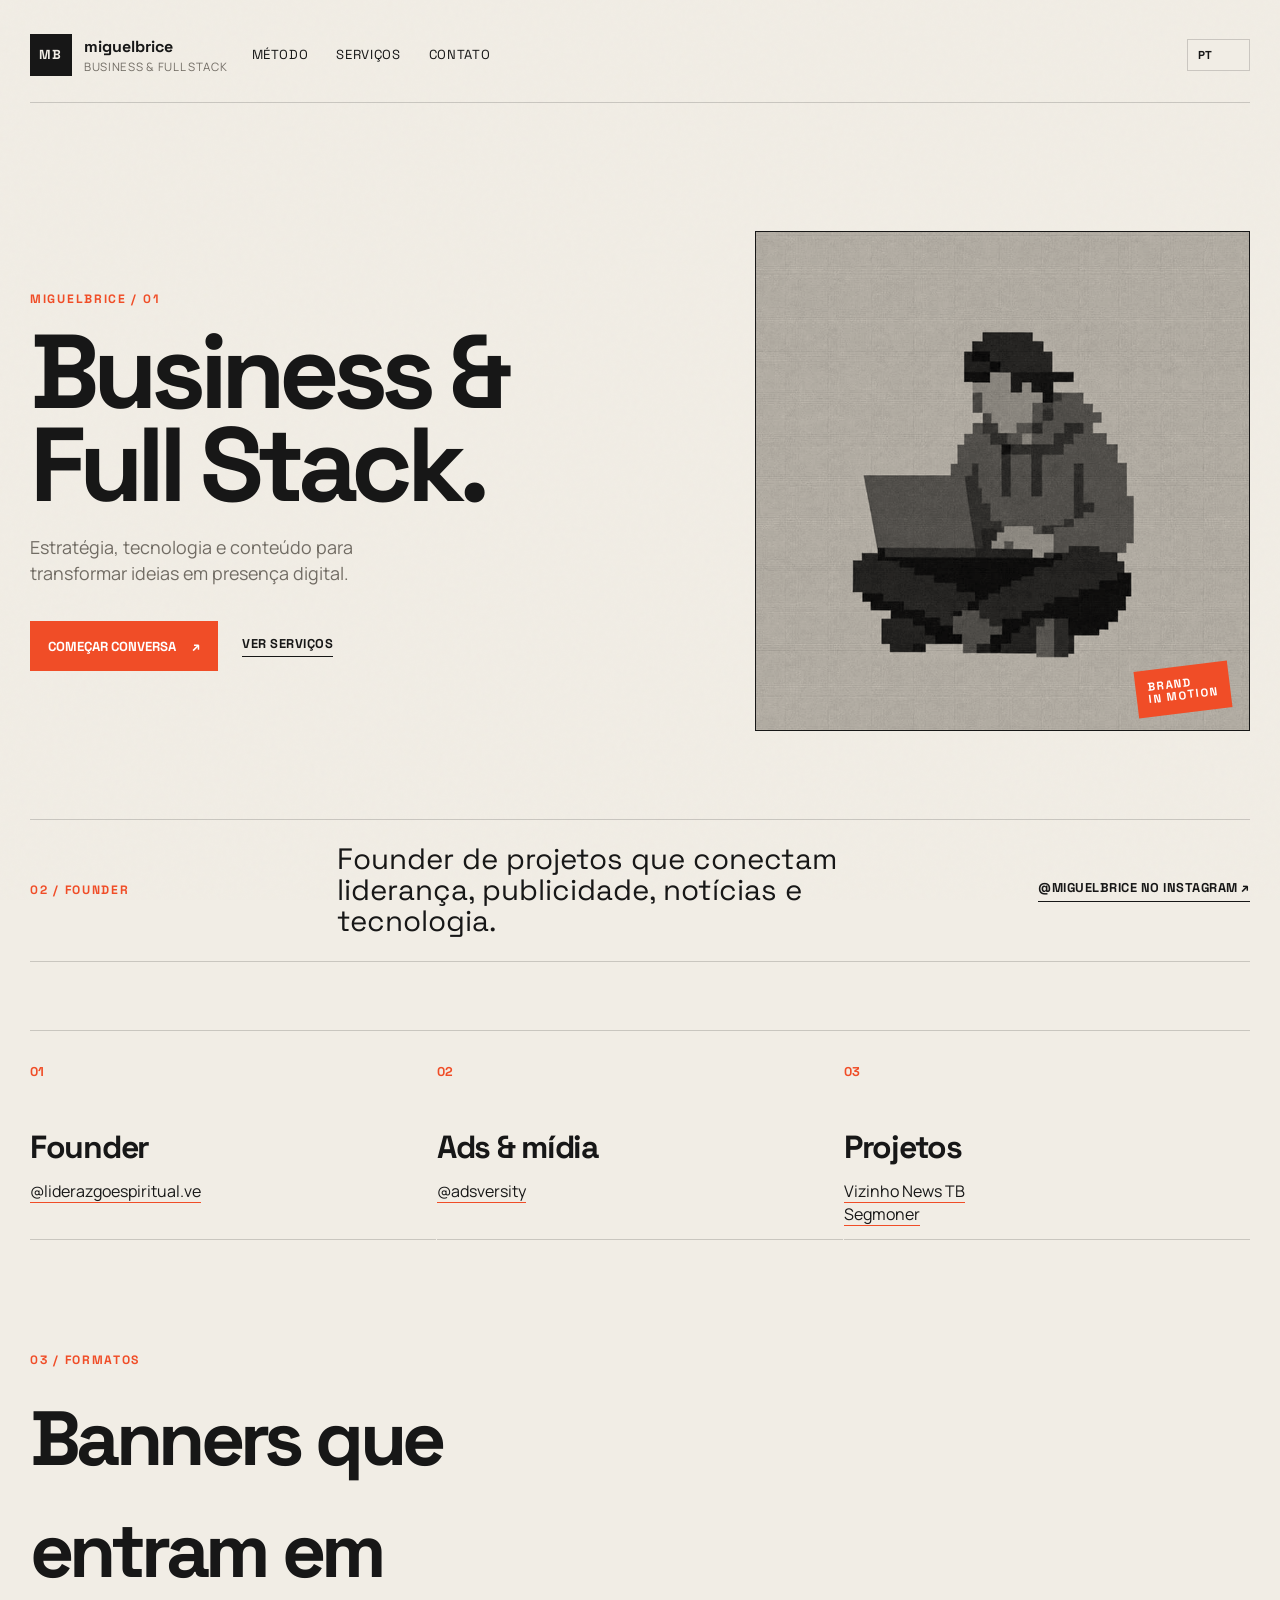
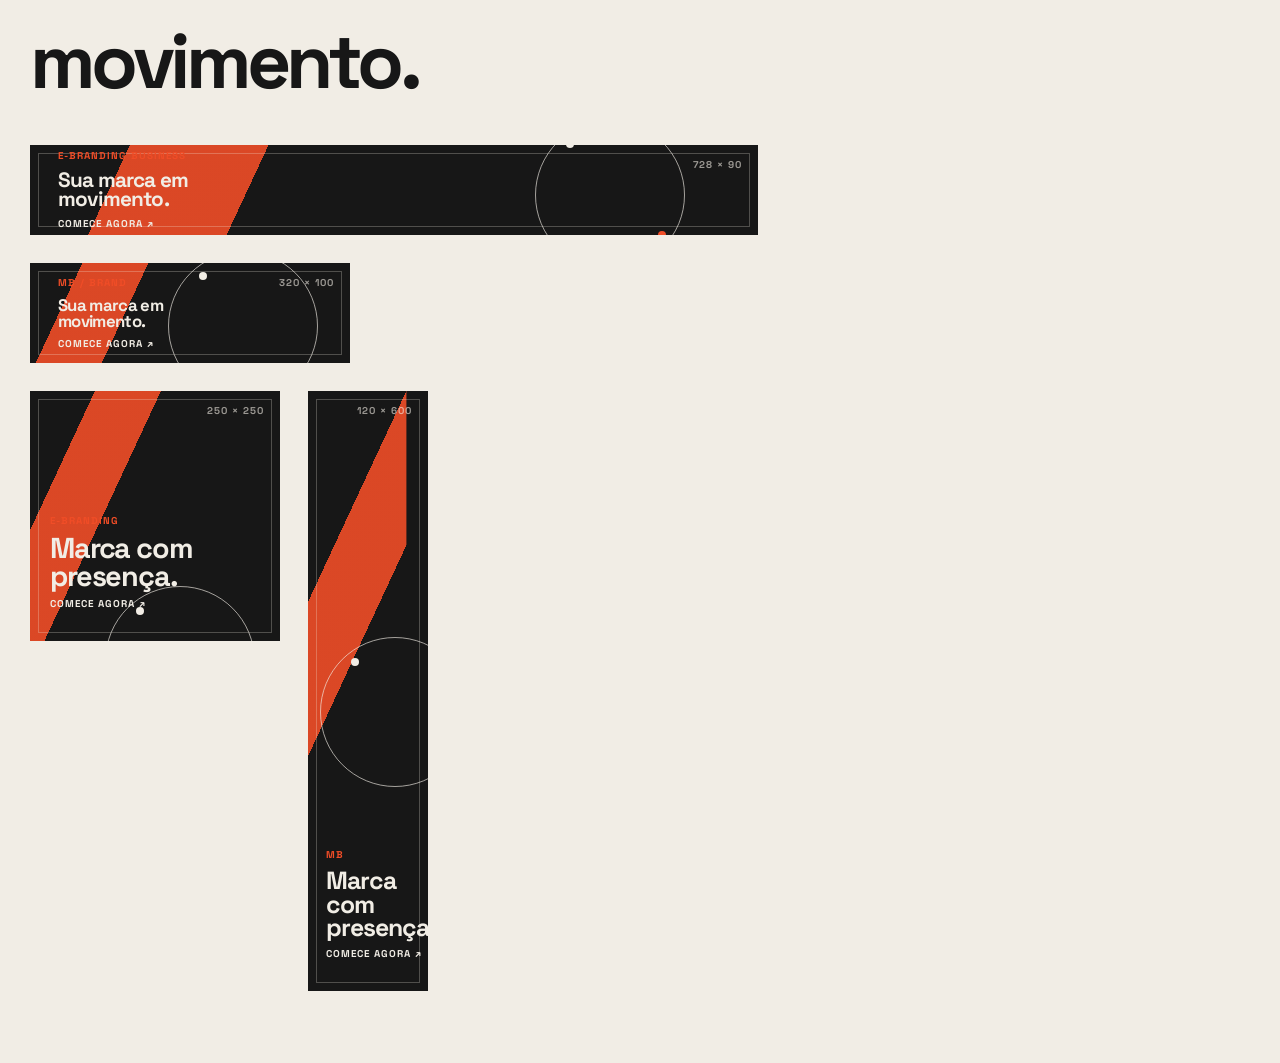
==== commit efb51468: "0.1" ====
--- a/index.html
+++ b/index.html
@@ -4,15 +4,15 @@
     <meta charset="UTF-8">
     <meta name="viewport" content="width=device-width, initial-scale=1.0">
     <meta name="theme-color" content="#f1ede5">
-    <meta name="description" content="E-Branding Business por miguelbrice: identidade, conteúdo e presença digital.">
-    <title>E-Branding Business | miguelbrice</title>
+    <meta name="description" content="MIGUELBRICE Business & Full Stack. Branding, tecnologia e formação digital.">
+    <title>MIGUELBRICE | Business & Full Stack</title>
     <link rel="preconnect" href="https://fonts.googleapis.com">
     <link rel="preconnect" href="https://fonts.gstatic.com" crossorigin>
     <link href="https://fonts.googleapis.com/css2?family=Space+Grotesk:wght@400;500;700&family=Manrope:wght@400;500;700;800&display=swap" rel="stylesheet">
     <link rel="stylesheet" href="style.css">
     <link rel="stylesheet" href="style-1.css">
 </head>
-<body data-page="inicio" data-title="E-Branding Business | miguelbrice">
+<body data-page="inicio" data-title="MIGUELBRICE | Business & Full Stack">
     <div class="page-transition" aria-hidden="true"></div>
     <div class="scene scene--noise" aria-hidden="true"></div>
 
@@ -22,7 +22,7 @@
                 <span class="brand-mark">MB</span>
                 <span class="brand-copy">
                     <strong>miguelbrice</strong>
-                    <span>E-Branding Business</span>
+                    <span>Business &amp; Full Stack</span>
                 </span>
             </a>
 
@@ -50,13 +50,13 @@
 
         <section class="hero-grid hero-grid--landing">
             <article class="hero-copy">
-                <span class="eyebrow" data-i18n="eyebrow">E-Branding Business / 01</span>
-                <h1 data-i18n="heroTitle">Marca boa não pede licença. Ocupa espaço.</h1>
-                <p class="hero-text" data-i18n="heroText">Estratégia, design e conteúdo para transformar presença digital em negócio.</p>
+                <span class="eyebrow">MIGUELBRICE / 01</span>
+                <h1>Business &amp; Full Stack.</h1>
+                <p class="hero-text">Estratégia, tecnologia e conteúdo para transformar ideias em presença digital.</p>
 
                 <div class="hero-actions">
-                    <a class="button button--primary" href="contato.html" data-nav-link><span data-i18n="start">Começar conversa</span> <span aria-hidden="true">↗</span></a>
-                    <a class="text-link" href="eufacoorcamento.html" data-nav-link data-i18n="servicesLink">Ver o que faço</a>
+                    <a class="button button--primary" href="contato.html" data-nav-link>Começar conversa <span aria-hidden="true">↗</span></a>
+                    <a class="text-link" href="eufacoorcamento.html" data-nav-link>Ver serviços</a>
                 </div>
             </article>
 
@@ -67,26 +67,26 @@
         </section>
 
         <section class="intro-strip" id="metodo">
-            <span class="section-number" data-i18n="methodLabel">02 / método</span>
-            <p data-i18n="methodText">Clareza para posicionar. Forma para marcar. Sistema para crescer.</p>
+            <span class="section-number">02 / founder</span>
+            <p>Founder de projetos que conectam liderança, publicidade, notícias e tecnologia.</p>
             <a class="text-link" href="https://www.instagram.com/miguelbrice/" target="_blank" rel="noreferrer">@miguelbrice no Instagram ↗</a>
         </section>
 
         <section class="info-grid">
             <article class="info-card">
                 <span class="card-kicker">01</span>
-                <h2 data-i18n="identityTitle">Identidade</h2>
-                <p data-i18n="identityText">Direção visual e verbal para a marca ser reconhecida.</p>
+                <h2>Founder</h2>
+                <p><a class="inline-link" href="https://instagram.com/liderazgoespiritual.ve" target="_blank" rel="noreferrer">@liderazgoespiritual.ve</a></p>
             </article>
             <article class="info-card">
                 <span class="card-kicker">02</span>
-                <h2 data-i18n="contentTitle">Conteúdo</h2>
-                <p data-i18n="contentText">Peças que conversam com pessoas e movimentam canais.</p>
+                <h2>Ads &amp; mídia</h2>
+                <p><a class="inline-link" href="https://instagram.com/adsversity" target="_blank" rel="noreferrer">@adsversity</a></p>
             </article>
             <article class="info-card">
                 <span class="card-kicker">03</span>
-                <h2 data-i18n="presenceTitle">Presença</h2>
-                <p data-i18n="presenceText">Web, social e campanhas funcionando como um só sistema.</p>
+                <h2>Projetos</h2>
+                <p><a class="inline-link" href="https://vizinhonewstb.web.app" target="_blank" rel="noreferrer">Vizinho News TB</a><br><a class="inline-link" href="https://segmoner.github.io/info/index.html" target="_blank" rel="noreferrer">Segmoner</a></p>
             </article>
         </section>
 
--- a/style.css
+++ b/style.css
@@ -54,6 +54,8 @@
 .card-kicker { color: var(--orange); font-size: .8rem; font-weight: 700; }
 .info-card h2 { margin: 42px 0 10px; font-family: 'Space Grotesk', sans-serif; font-size: clamp(1.5rem, 2.5vw, 2.3rem); letter-spacing: -.04em; }
 .info-card p { max-width: 25ch; margin: 0; color: var(--muted); }
+.inline-link { color: var(--ink); border-bottom: 1px solid var(--orange); }
+.inline-link:hover { color: var(--orange); }
 .banner-section { margin-top: 112px; }
 .section-heading--compact { margin: 0 0 32px; }
 .section-heading--compact .section-title { max-width: 13ch; margin: 14px 0 0; }
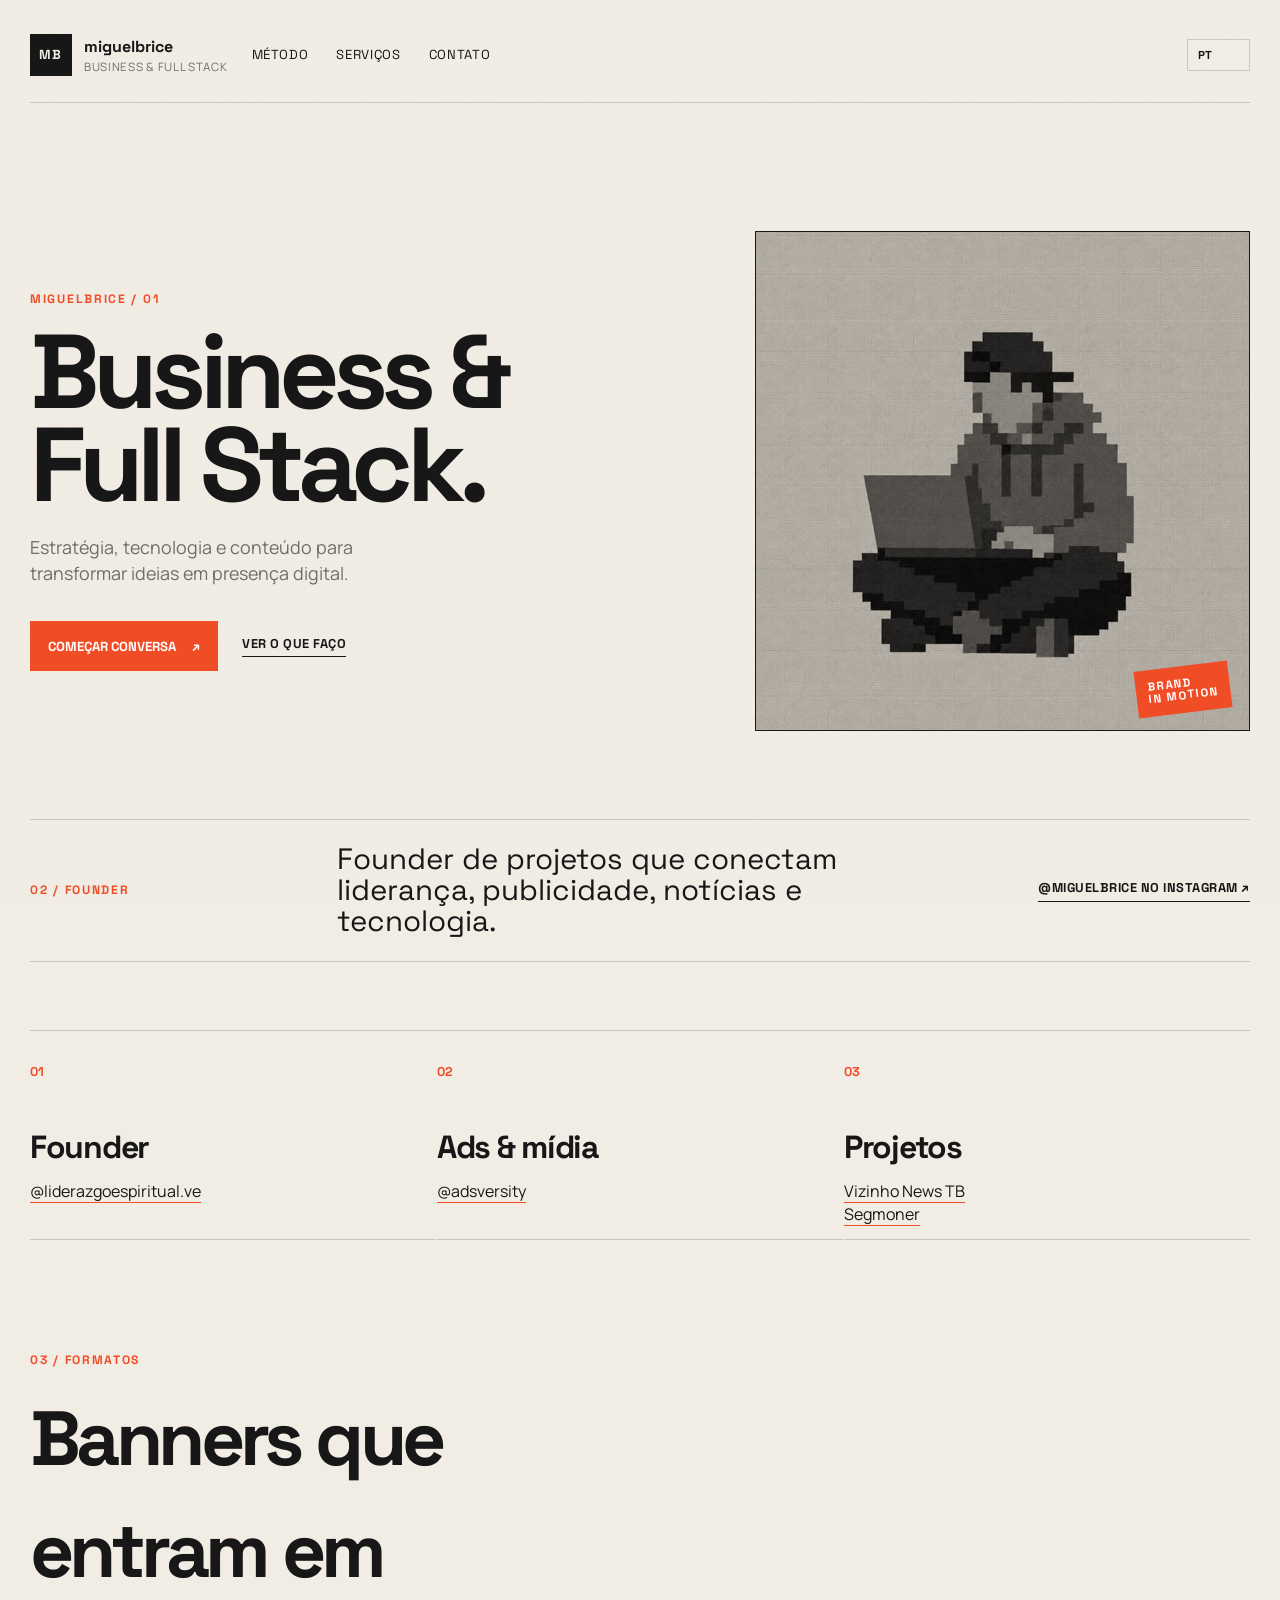
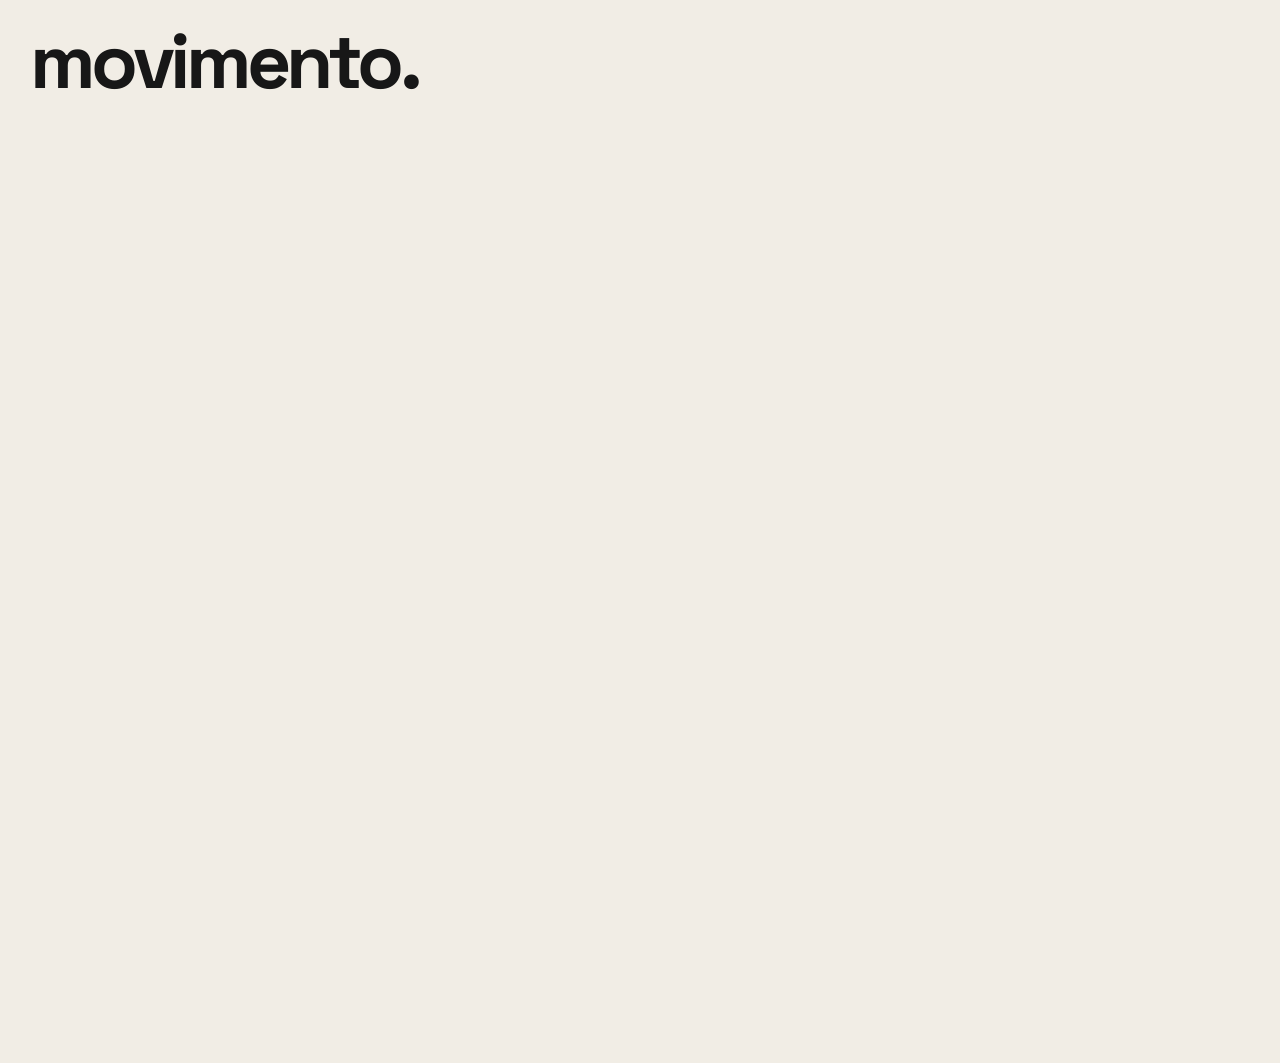
==== commit 83223f12: "remplz" ====
--- a/index.html
+++ b/index.html
@@ -9,8 +9,8 @@
     <link rel="preconnect" href="https://fonts.googleapis.com">
     <link rel="preconnect" href="https://fonts.gstatic.com" crossorigin>
     <link href="https://fonts.googleapis.com/css2?family=Space+Grotesk:wght@400;500;700&family=Manrope:wght@400;500;700;800&display=swap" rel="stylesheet">
-    <link rel="stylesheet" href="style.css">
-    <link rel="stylesheet" href="style-1.css">
+    <link rel="stylesheet" href="assets/css/main.css?v=20260904">
+    <link rel="stylesheet" href="assets/css/components.css?v=20260904">
 </head>
 <body data-page="inicio" data-title="MIGUELBRICE | Business & Full Stack">
     <div class="page-transition" aria-hidden="true"></div>
@@ -27,9 +27,9 @@
             </a>
 
             <nav class="site-nav" aria-label="Navegação principal">
-                <a href="#metodo">Método</a>
-                <a href="eufacoorcamento.html" data-nav-link>Serviços</a>
-                <a href="contato.html" data-nav-link>Contato</a>
+                <a href="#metodo" data-i18n="navMethod">Método</a>
+                <a href="services.html" data-nav-link data-i18n="navServices">Serviços</a>
+                <a href="contact.html" data-nav-link data-i18n="navContact">Contato</a>
             </nav>
 
             <label class="language-picker">
@@ -51,41 +51,41 @@
         <section class="hero-grid hero-grid--landing">
             <article class="hero-copy">
                 <span class="eyebrow">MIGUELBRICE / 01</span>
-                <h1>Business &amp; Full Stack.</h1>
-                <p class="hero-text">Estratégia, tecnologia e conteúdo para transformar ideias em presença digital.</p>
+                <h1 data-i18n="mainTitle">Business &amp; Full Stack.</h1>
+                <p class="hero-text" data-i18n="mainText">Estratégia, tecnologia e conteúdo para transformar ideias em presença digital.</p>
 
                 <div class="hero-actions">
-                    <a class="button button--primary" href="contato.html" data-nav-link>Começar conversa <span aria-hidden="true">↗</span></a>
-                    <a class="text-link" href="eufacoorcamento.html" data-nav-link>Ver serviços</a>
+                    <a class="button button--primary" href="contact.html" data-nav-link><span data-i18n="start">Começar conversa</span> <span aria-hidden="true">↗</span></a>
+                    <a class="text-link" href="services.html" data-nav-link data-i18n="servicesLink">Ver serviços</a>
                 </div>
             </article>
 
             <aside class="hero-visual" aria-label="Miguel trabalhando com um notebook">
-                <img src="Cross-legged with laptop.jpeg" alt="Ilustração pixel art de uma pessoa trabalhando com notebook">
+                <img src="assets/images/hero-laptop.jpeg" alt="Ilustração pixel art de uma pessoa trabalhando com notebook">
                 <span class="visual-stamp">BRAND<br>IN MOTION</span>
             </aside>
         </section>
 
         <section class="intro-strip" id="metodo">
             <span class="section-number">02 / founder</span>
-            <p>Founder de projetos que conectam liderança, publicidade, notícias e tecnologia.</p>
+            <p data-i18n="founderText">Founder de projetos que conectam liderança, publicidade, notícias e tecnologia.</p>
             <a class="text-link" href="https://www.instagram.com/miguelbrice/" target="_blank" rel="noreferrer">@miguelbrice no Instagram ↗</a>
         </section>
 
         <section class="info-grid">
             <article class="info-card">
                 <span class="card-kicker">01</span>
-                <h2>Founder</h2>
+                <h2 data-i18n="founderTitle">Founder</h2>
                 <p><a class="inline-link" href="https://instagram.com/liderazgoespiritual.ve" target="_blank" rel="noreferrer">@liderazgoespiritual.ve</a></p>
             </article>
             <article class="info-card">
                 <span class="card-kicker">02</span>
-                <h2>Ads &amp; mídia</h2>
+                <h2 data-i18n="adsTitle">Ads &amp; mídia</h2>
                 <p><a class="inline-link" href="https://instagram.com/adsversity" target="_blank" rel="noreferrer">@adsversity</a></p>
             </article>
             <article class="info-card">
                 <span class="card-kicker">03</span>
-                <h2>Projetos</h2>
+                <h2 data-i18n="projectsTitle">Projetos</h2>
                 <p><a class="inline-link" href="https://vizinhonewstb.web.app" target="_blank" rel="noreferrer">Vizinho News TB</a><br><a class="inline-link" href="https://segmoner.github.io/info/index.html" target="_blank" rel="noreferrer">Segmoner</a></p>
             </article>
         </section>
@@ -96,23 +96,23 @@
                 <h2 class="section-title" data-i18n="bannerTitle">Banners que entram em movimento.</h2>
             </div>
             <div class="banner-board">
-                <a class="ad-banner ad-banner--leaderboard" href="contato.html" data-nav-link aria-label="Banner 728 por 90">
+                    <a class="ad-banner ad-banner--leaderboard" href="contact.html" data-nav-link aria-label="Banner 728 por 90">
                     <span class="ad-orbit" aria-hidden="true"></span>
                     <span class="ad-copy"><small>E-BRANDING BUSINESS</small><strong data-i18n="adHeadline">Sua marca em movimento.</strong><em data-i18n="adCta">Comece agora ↗</em></span>
                     <span class="ad-size">728 × 90</span>
                 </a>
-                <a class="ad-banner ad-banner--mobile" href="contato.html" data-nav-link aria-label="Banner 320 por 100">
+                    <a class="ad-banner ad-banner--mobile" href="contact.html" data-nav-link aria-label="Banner 320 por 100">
                     <span class="ad-orbit" aria-hidden="true"></span>
                     <span class="ad-copy"><small>MB / BRAND</small><strong data-i18n="adHeadline">Sua marca em movimento.</strong><em data-i18n="adCta">Comece agora ↗</em></span>
                     <span class="ad-size">320 × 100</span>
                 </a>
                 <div class="banner-pair">
-                    <a class="ad-banner ad-banner--square" href="contato.html" data-nav-link aria-label="Banner 250 por 250">
+                    <a class="ad-banner ad-banner--square" href="contact.html" data-nav-link aria-label="Banner 250 por 250">
                         <span class="ad-orbit" aria-hidden="true"></span>
                         <span class="ad-copy"><small>E-BRANDING</small><strong data-i18n="adShort">Marca com presença.</strong><em data-i18n="adCta">Comece agora ↗</em></span>
                         <span class="ad-size">250 × 250</span>
                     </a>
-                    <a class="ad-banner ad-banner--skyscraper" href="contato.html" data-nav-link aria-label="Banner 120 por 600">
+                    <a class="ad-banner ad-banner--skyscraper" href="contact.html" data-nav-link aria-label="Banner 120 por 600">
                         <span class="ad-orbit" aria-hidden="true"></span>
                         <span class="ad-copy"><small>MB</small><strong data-i18n="adShort">Marca com presença.</strong><em data-i18n="adCta">Comece agora ↗</em></span>
                         <span class="ad-size">120 × 600</span>
@@ -122,7 +122,7 @@
         </section>
     </main>
 
-    <script src="router.js"></script>
-    <script src="script.js"></script>
+    <script src="assets/js/router.js"></script>
+    <script src="assets/js/app.js"></script>
 </body>
 </html>
--- a/assets/css/main.css
+++ b/assets/css/main.css
@@ -0,0 +1,110 @@
+* { box-sizing: border-box; }
+
+:root {
+    color-scheme: light;
+    --ink: #171717;
+    --paper: #f1ede5;
+    --paper-deep: #e2dbcf;
+    --orange: #f04d27;
+    --blue: #4056c8;
+    --muted: #716c64;
+    --line: rgba(23, 23, 23, 0.18);
+    --ease: cubic-bezier(.2, .8, .2, 1);
+}
+
+html, body { width: 100%; min-height: 100%; margin: 0; }
+body { background: var(--paper); color: var(--ink); font-family: 'Manrope', sans-serif; line-height: 1.45; overflow-x: hidden; }
+a { color: inherit; text-decoration: none; }
+::selection { background: var(--orange); color: #fff; }
+.page-transition { position: fixed; inset: 0; z-index: 9; pointer-events: none; opacity: 0; background: var(--orange); transition: opacity 220ms ease; }
+body.is-leaving .page-transition { opacity: 1; }
+.scene--noise { position: fixed; inset: 0; pointer-events: none; z-index: -1; opacity: .16; background-image: url("data:image/svg+xml,%3Csvg viewBox='0 0 180 180' xmlns='http://www.w3.org/2000/svg'%3E%3Cfilter id='n'%3E%3CfeTurbulence type='fractalNoise' baseFrequency='.9' numOctaves='3' stitchTiles='stitch'/%3E%3C/filter%3E%3Crect width='100%25' height='100%25' filter='url(%23n)' opacity='.13'/%3E%3C/svg%3E"); }
+.page-shell { width: min(1220px, calc(100% - 48px)); margin: 0 auto; padding: 24px 0 72px; }
+.site-header { display: flex; align-items: center; justify-content: space-between; gap: 24px; padding: 10px 0 26px; border-bottom: 1px solid var(--line); }
+.brand { display: inline-flex; align-items: center; gap: 12px; }
+.brand-mark { display: grid; place-items: center; width: 42px; height: 42px; background: var(--ink); color: var(--paper); font-family: 'Space Grotesk', sans-serif; font-weight: 700; font-size: .82rem; letter-spacing: .08em; }
+.brand-copy { display: flex; flex-direction: column; gap: 1px; }
+.brand-copy strong, .site-nav a, .eyebrow, .card-kicker, .section-number, .button, .visual-stamp, .text-link { font-family: 'Space Grotesk', sans-serif; }
+.brand-copy strong { font-size: 1rem; }
+.brand-copy span { color: var(--muted); font-size: .72rem; letter-spacing: .06em; text-transform: uppercase; }
+.site-nav { display: flex; gap: 28px; align-items: center; }
+.site-nav a { font-size: .82rem; text-transform: uppercase; letter-spacing: .05em; }
+.site-nav a:hover, .text-link:hover { color: var(--orange); }
+.language-picker { margin-left: auto; }
+.language-picker select { appearance: none; min-width: 58px; padding: 8px 24px 8px 10px; border: 1px solid var(--line); border-radius: 0; background: var(--paper); color: var(--ink); font-family: 'Space Grotesk', sans-serif; font-size: .72rem; font-weight: 700; cursor: pointer; }
+.sr-only { position: absolute; width: 1px; height: 1px; padding: 0; margin: -1px; overflow: hidden; clip: rect(0, 0, 0, 0); white-space: nowrap; border: 0; }
+.hero-grid { display: grid; grid-template-columns: minmax(0, 1fr) minmax(360px, .78fr); gap: clamp(34px, 7vw, 104px); align-items: center; padding: clamp(64px, 10vw, 132px) 0 88px; }
+.hero-copy { max-width: 660px; }
+.eyebrow, .section-number { display: block; color: var(--orange); font-size: .76rem; font-weight: 700; letter-spacing: .14em; text-transform: uppercase; }
+.hero-copy h1 { max-width: 8ch; margin: 18px 0 24px; font-family: 'Space Grotesk', sans-serif; font-size: clamp(3.8rem, 8.2vw, 8rem); line-height: .88; letter-spacing: -.065em; }
+.hero-text { max-width: 38ch; margin: 0; color: var(--muted); font-size: clamp(1rem, 1.4vw, 1.2rem); }
+.hero-actions { display: flex; align-items: center; flex-wrap: wrap; gap: 24px; margin-top: 34px; }
+.button { display: inline-flex; align-items: center; gap: 16px; min-height: 50px; padding: 0 18px; background: var(--orange); color: #fff; font-size: .82rem; font-weight: 700; text-transform: uppercase; transition: transform 180ms var(--ease), background 180ms var(--ease); }
+.button:hover { background: var(--blue); transform: translateY(-3px); }
+.text-link { border-bottom: 1px solid currentColor; padding-bottom: 3px; font-size: .8rem; font-weight: 700; letter-spacing: .04em; text-transform: uppercase; }
+.hero-visual { position: relative; min-height: 500px; overflow: hidden; background: var(--paper-deep); }
+.hero-visual img { display: block; width: 100%; height: 100%; min-height: 500px; object-fit: cover; filter: grayscale(1) contrast(1.12); mix-blend-mode: multiply; }
+.hero-visual::after { content: ''; position: absolute; inset: 0; border: 1px solid var(--ink); pointer-events: none; }
+.visual-stamp { position: absolute; right: 20px; bottom: 18px; padding: 12px; background: var(--orange); color: #fff; font-size: .72rem; font-weight: 700; line-height: 1; letter-spacing: .12em; transform: rotate(-7deg); }
+.intro-strip { display: grid; grid-template-columns: .7fr 1.4fr .8fr; gap: 24px; align-items: center; padding: 24px 0; border-top: 1px solid var(--line); border-bottom: 1px solid var(--line); }
+.intro-strip p { margin: 0; font-family: 'Space Grotesk', sans-serif; font-size: clamp(1.3rem, 2.3vw, 2rem); line-height: 1.05; }
+.intro-strip .text-link { justify-self: end; }
+.info-grid { display: grid; grid-template-columns: repeat(3, 1fr); gap: 1px; margin-top: 68px; border-top: 1px solid var(--line); }
+.info-card { padding: 28px 24px 12px 0; border-bottom: 1px solid var(--line); }
+.card-kicker { color: var(--orange); font-size: .8rem; font-weight: 700; }
+.info-card h2 { margin: 42px 0 10px; font-family: 'Space Grotesk', sans-serif; font-size: clamp(1.5rem, 2.5vw, 2.3rem); letter-spacing: -.04em; }
+.info-card p { max-width: 25ch; margin: 0; color: var(--muted); }
+.inline-link { color: var(--ink); border-bottom: 1px solid var(--orange); }
+.inline-link:hover { color: var(--orange); }
+.banner-section { margin-top: 112px; }
+.section-heading--compact { margin: 0 0 32px; }
+.section-heading--compact .section-title { max-width: 13ch; margin: 14px 0 0; }
+.banner-board { display: grid; gap: 28px; justify-items: start; }
+.ad-banner { position: relative; display: block; flex: 0 0 auto; overflow: hidden; background: var(--ink); color: var(--paper); isolation: isolate; transition: transform 180ms var(--ease), box-shadow 180ms var(--ease); }
+.ad-banner::before { content: ''; position: absolute; inset: 0; z-index: -1; background: linear-gradient(115deg, transparent 30%, rgba(240, 77, 39, .9) 30%, rgba(240, 77, 39, .9) 48%, transparent 48%); transform: translateX(-18%); transition: transform 500ms var(--ease); }
+.ad-banner::after { content: ''; position: absolute; inset: 8px; border: 1px solid rgba(241, 237, 229, .26); pointer-events: none; }
+.ad-banner:hover { transform: translateY(-5px); box-shadow: 12px 12px 0 var(--blue); }
+.ad-banner:hover::before { transform: translateX(8%); }
+.ad-banner--leaderboard { width: 728px; height: 90px; }
+.ad-banner--mobile { width: 320px; height: 100px; }
+.banner-pair { display: flex; align-items: flex-start; gap: 28px; }
+.ad-banner--square { width: 250px; height: 250px; }
+.ad-banner--skyscraper { width: 120px; height: 600px; }
+.ad-orbit { position: absolute; right: 10%; bottom: -38%; width: 150px; height: 150px; border: 1px solid rgba(241, 237, 229, .65); border-radius: 50%; animation: orbit 8s linear infinite; }
+.ad-orbit::before, .ad-orbit::after { content: ''; position: absolute; width: 8px; height: 8px; background: var(--paper); border-radius: 50%; }
+.ad-orbit::before { top: 13%; left: 20%; }
+.ad-orbit::after { right: 12%; bottom: 20%; background: var(--orange); }
+.ad-copy { position: absolute; z-index: 1; display: grid; gap: 7px; left: 28px; top: 50%; max-width: 58%; transform: translateY(-50%); }
+.ad-copy small, .ad-copy em, .ad-size { font-family: 'Space Grotesk', sans-serif; font-size: .62rem; font-style: normal; font-weight: 700; letter-spacing: .1em; text-transform: uppercase; }
+.ad-copy small { color: var(--orange); }
+.ad-copy strong { max-width: 12ch; font-family: 'Space Grotesk', sans-serif; font-size: 1.3rem; line-height: .95; letter-spacing: -.04em; }
+.ad-copy em { color: var(--paper); }
+.ad-size { position: absolute; z-index: 1; right: 16px; top: 13px; color: rgba(241, 237, 229, .6); }
+.ad-banner--mobile .ad-copy strong { font-size: 1.05rem; }
+.ad-banner--square .ad-copy, .ad-banner--skyscraper .ad-copy { left: 20px; top: auto; bottom: 30px; max-width: 75%; transform: none; }
+.ad-banner--square .ad-copy strong { font-size: 1.8rem; }
+.ad-banner--skyscraper .ad-copy { left: 18px; right: 12px; max-width: none; }
+.ad-banner--skyscraper .ad-copy strong { font-size: 1.55rem; }
+.ad-banner--skyscraper .ad-orbit { right: -42px; bottom: 34%; }
+@keyframes orbit { to { transform: rotate(360deg); } }
+.glass-panel { background: transparent; }
+.section-heading { margin: 84px 0 28px; }
+.section-title { font-family: 'Space Grotesk', sans-serif; font-size: clamp(2.6rem, 6vw, 5rem); letter-spacing: -.06em; }
+.service-grid, .contact-grid { display: grid; grid-template-columns: repeat(2, minmax(0, 1fr)); gap: 1px; background: var(--line); }
+.service-card, .employment-card, .contact-card { display: grid; gap: 12px; padding: 28px; background: var(--paper); }
+.service-card:hover, .employment-card:hover, .contact-card:hover { background: var(--paper-deep); }
+.service-index, .contact-label { color: var(--orange); font-family: 'Space Grotesk', sans-serif; font-size: .78rem; font-weight: 700; letter-spacing: .1em; text-transform: uppercase; }
+.service-card h3, .employment-card h2, .contact-card h2 { margin: 18px 0 0; font-family: 'Space Grotesk', sans-serif; font-size: clamp(1.5rem, 3vw, 2.5rem); line-height: 1; }
+.service-card p, .employment-card p, .contact-card p { color: var(--muted); }
+.service-card ul, .employment-card ul { margin: 8px 0 0; padding-left: 18px; color: var(--muted); }
+.contact-list { display: grid; gap: 10px; list-style: none; padding: 0; margin: 0; }
+.contact-list li { display: flex; justify-content: space-between; gap: 12px; padding: 14px 0; border-bottom: 1px solid var(--line); }
+.contact-list span { color: var(--muted); }
+.copy-button { padding: 12px 16px; border: 1px solid var(--ink); background: transparent; color: var(--ink); font-weight: 700; cursor: pointer; }
+.copy-button:hover { background: var(--ink); color: var(--paper); }
+.toast { position: fixed; right: 18px; bottom: 18px; z-index: 20; padding: 14px 16px; background: var(--ink); color: var(--paper); opacity: 0; transform: translateY(14px); transition: opacity 180ms ease, transform 180ms ease; }
+.toast--visible { opacity: 1; transform: translateY(0); }
+body.is-entered .hero-copy, body.is-entered .hero-visual, body.is-entered .intro-strip, body.is-entered .info-card, body.is-entered .service-card, body.is-entered .contact-card, body.is-entered .employment-card { animation: rise 650ms var(--ease) both; }
+@keyframes rise { from { opacity: 0; transform: translateY(16px); } to { opacity: 1; transform: translateY(0); } }
+@media (max-width: 820px) { .page-shell { width: min(100% - 28px, 1220px); } .hero-grid { grid-template-columns: 1fr; padding-top: 72px; } .hero-visual { min-height: 390px; } .hero-visual img { min-height: 390px; } .intro-strip { grid-template-columns: 1fr; } .intro-strip .text-link { justify-self: start; } .info-grid, .service-grid, .contact-grid { grid-template-columns: 1fr; } .ad-banner--leaderboard { width: min(728px, 100%); } .banner-pair { width: 100%; justify-content: space-between; } }
+@media (max-width: 560px) { .site-header { align-items: flex-start; flex-wrap: wrap; } .site-nav { width: calc(100% - 70px); justify-content: space-between; gap: 12px; } .site-nav a { font-size: .7rem; } .language-picker { position: absolute; right: 14px; top: 18px; } .hero-copy h1 { font-size: clamp(3.3rem, 18vw, 5.2rem); } .hero-visual { min-height: 330px; } .hero-visual img { min-height: 330px; } .banner-pair { gap: 12px; align-items: flex-start; } .ad-banner--square { width: min(250px, calc(100vw - 160px)); height: min(250px, calc(100vw - 160px)); } .ad-banner--skyscraper { width: 96px; height: 480px; } .ad-banner--square .ad-copy strong, .ad-banner--skyscraper .ad-copy strong { font-size: 1.15rem; } }
--- a/assets/css/components.css
+++ b/assets/css/components.css
@@ -0,0 +1 @@
+.pixel-avatar { display: none; }
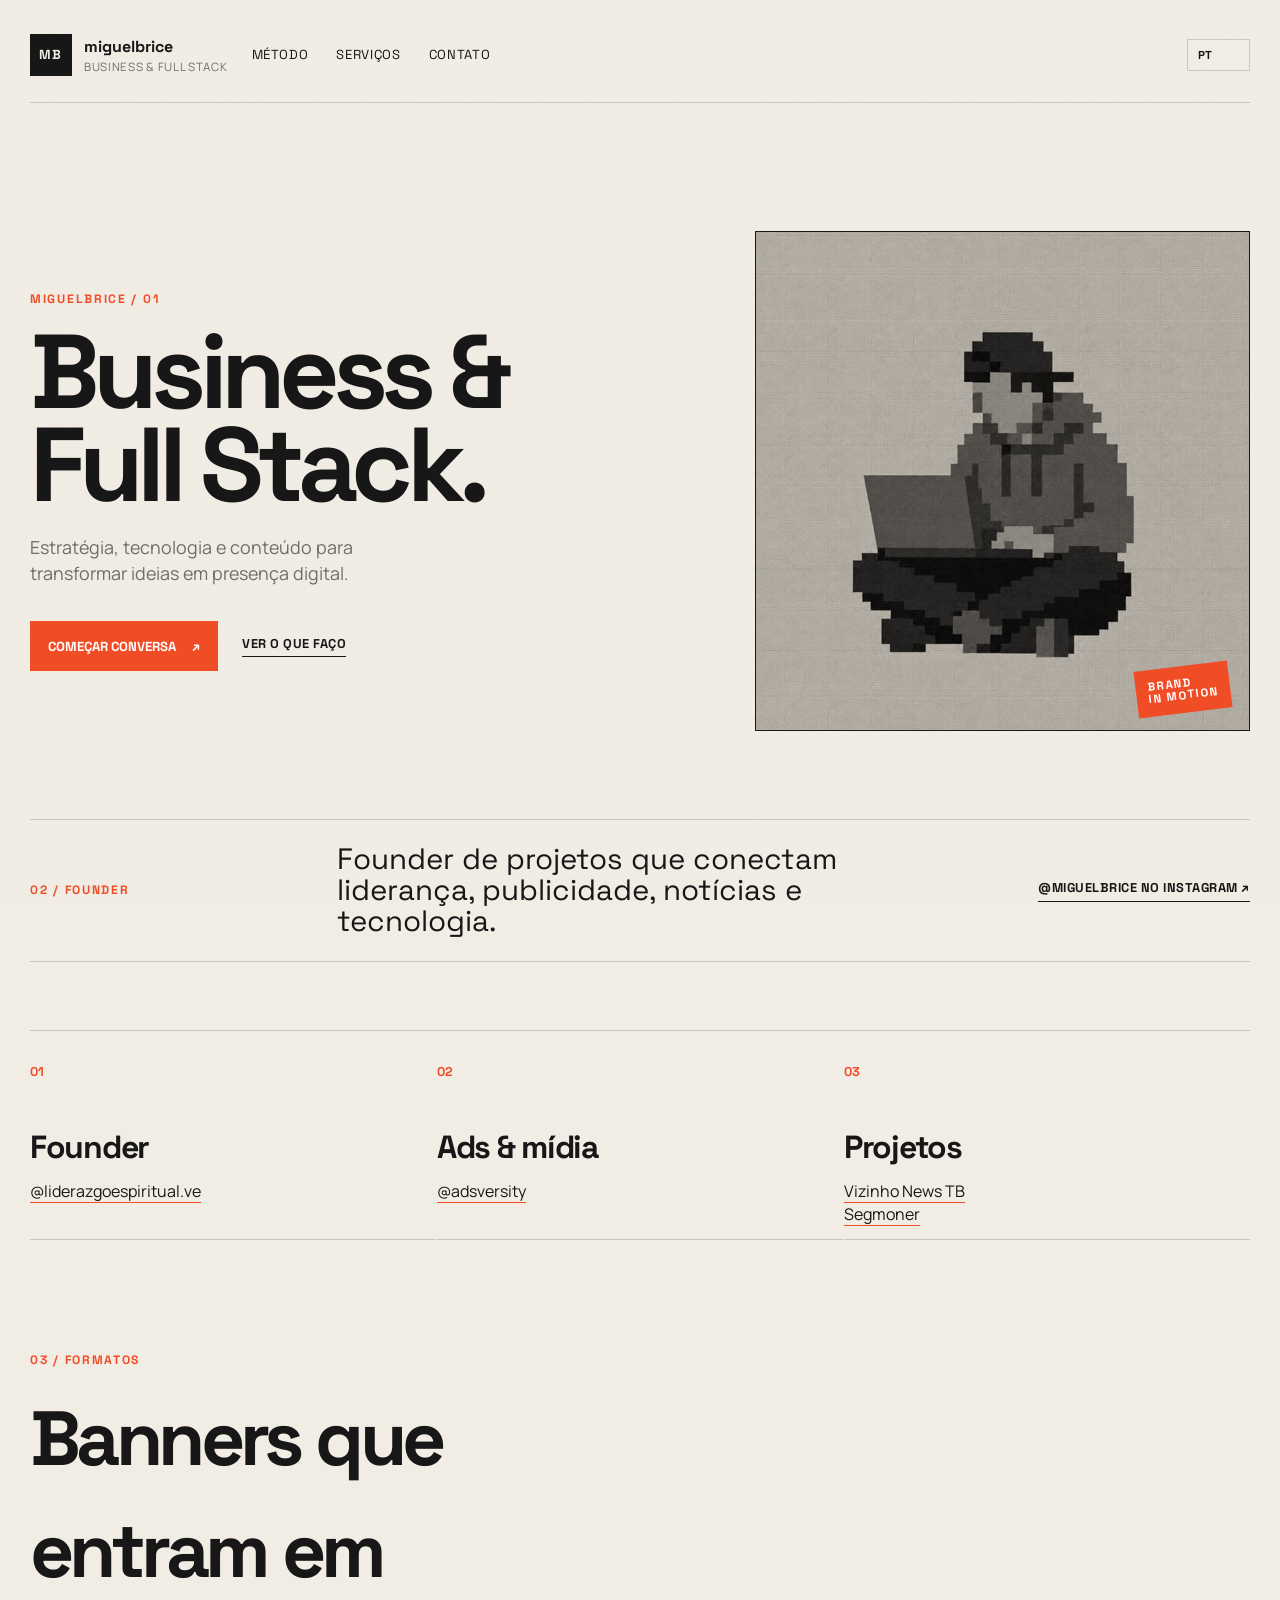
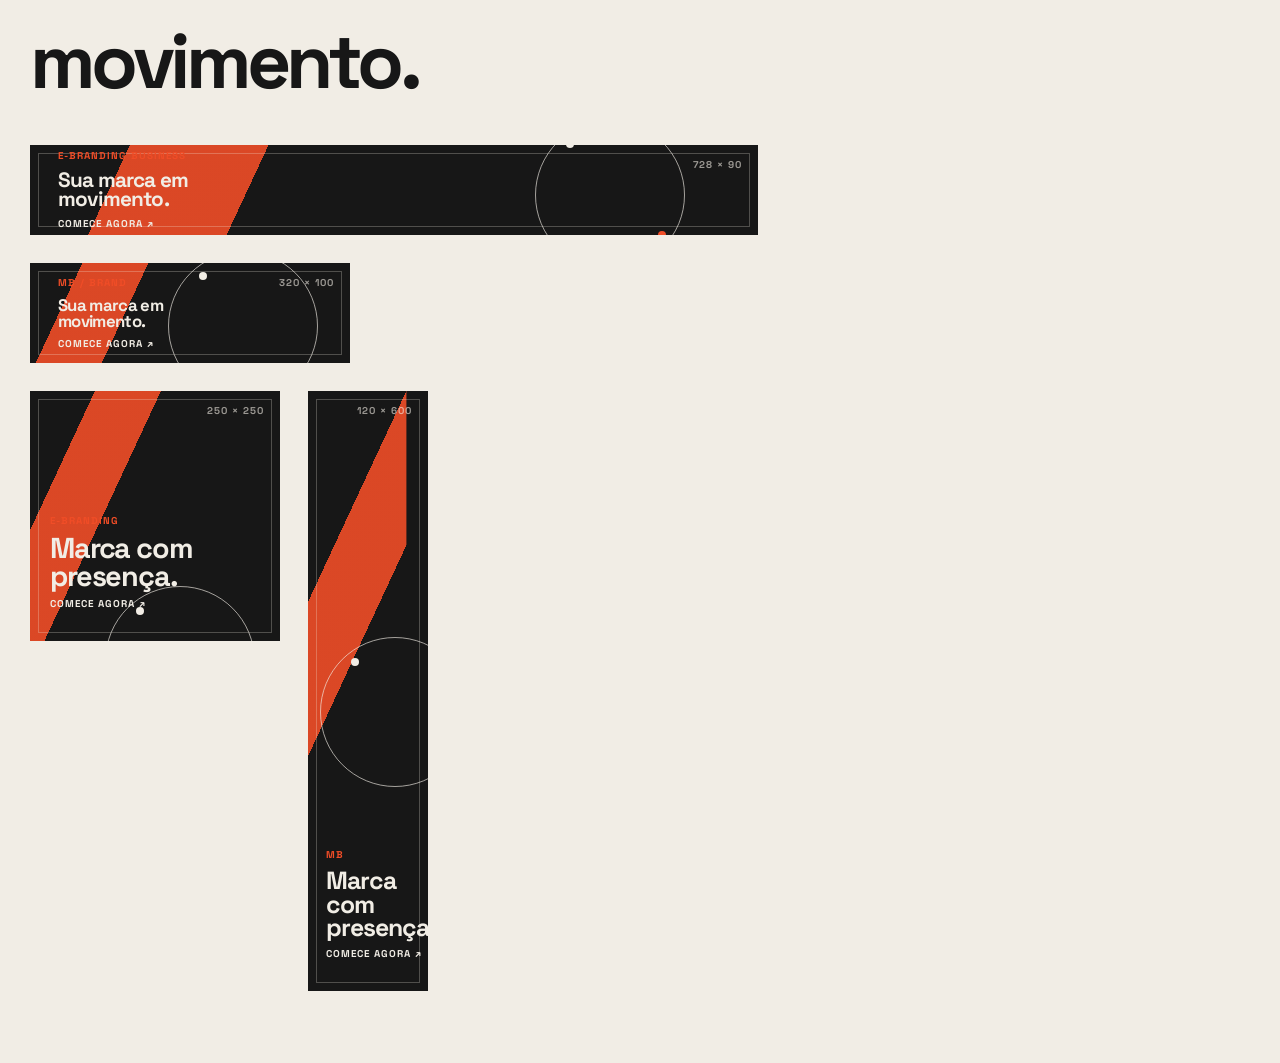
==== commit 51584866: "svg" ====
--- a/index.html
+++ b/index.html
@@ -6,6 +6,7 @@
     <meta name="theme-color" content="#f1ede5">
     <meta name="description" content="MIGUELBRICE Business & Full Stack. Branding, tecnologia e formação digital.">
     <title>MIGUELBRICE | Business & Full Stack</title>
+    <link rel="icon" href="assets/images/favicon.svg" type="image/svg+xml">
     <link rel="preconnect" href="https://fonts.googleapis.com">
     <link rel="preconnect" href="https://fonts.gstatic.com" crossorigin>
     <link href="https://fonts.googleapis.com/css2?family=Space+Grotesk:wght@400;500;700&family=Manrope:wght@400;500;700;800&display=swap" rel="stylesheet">
